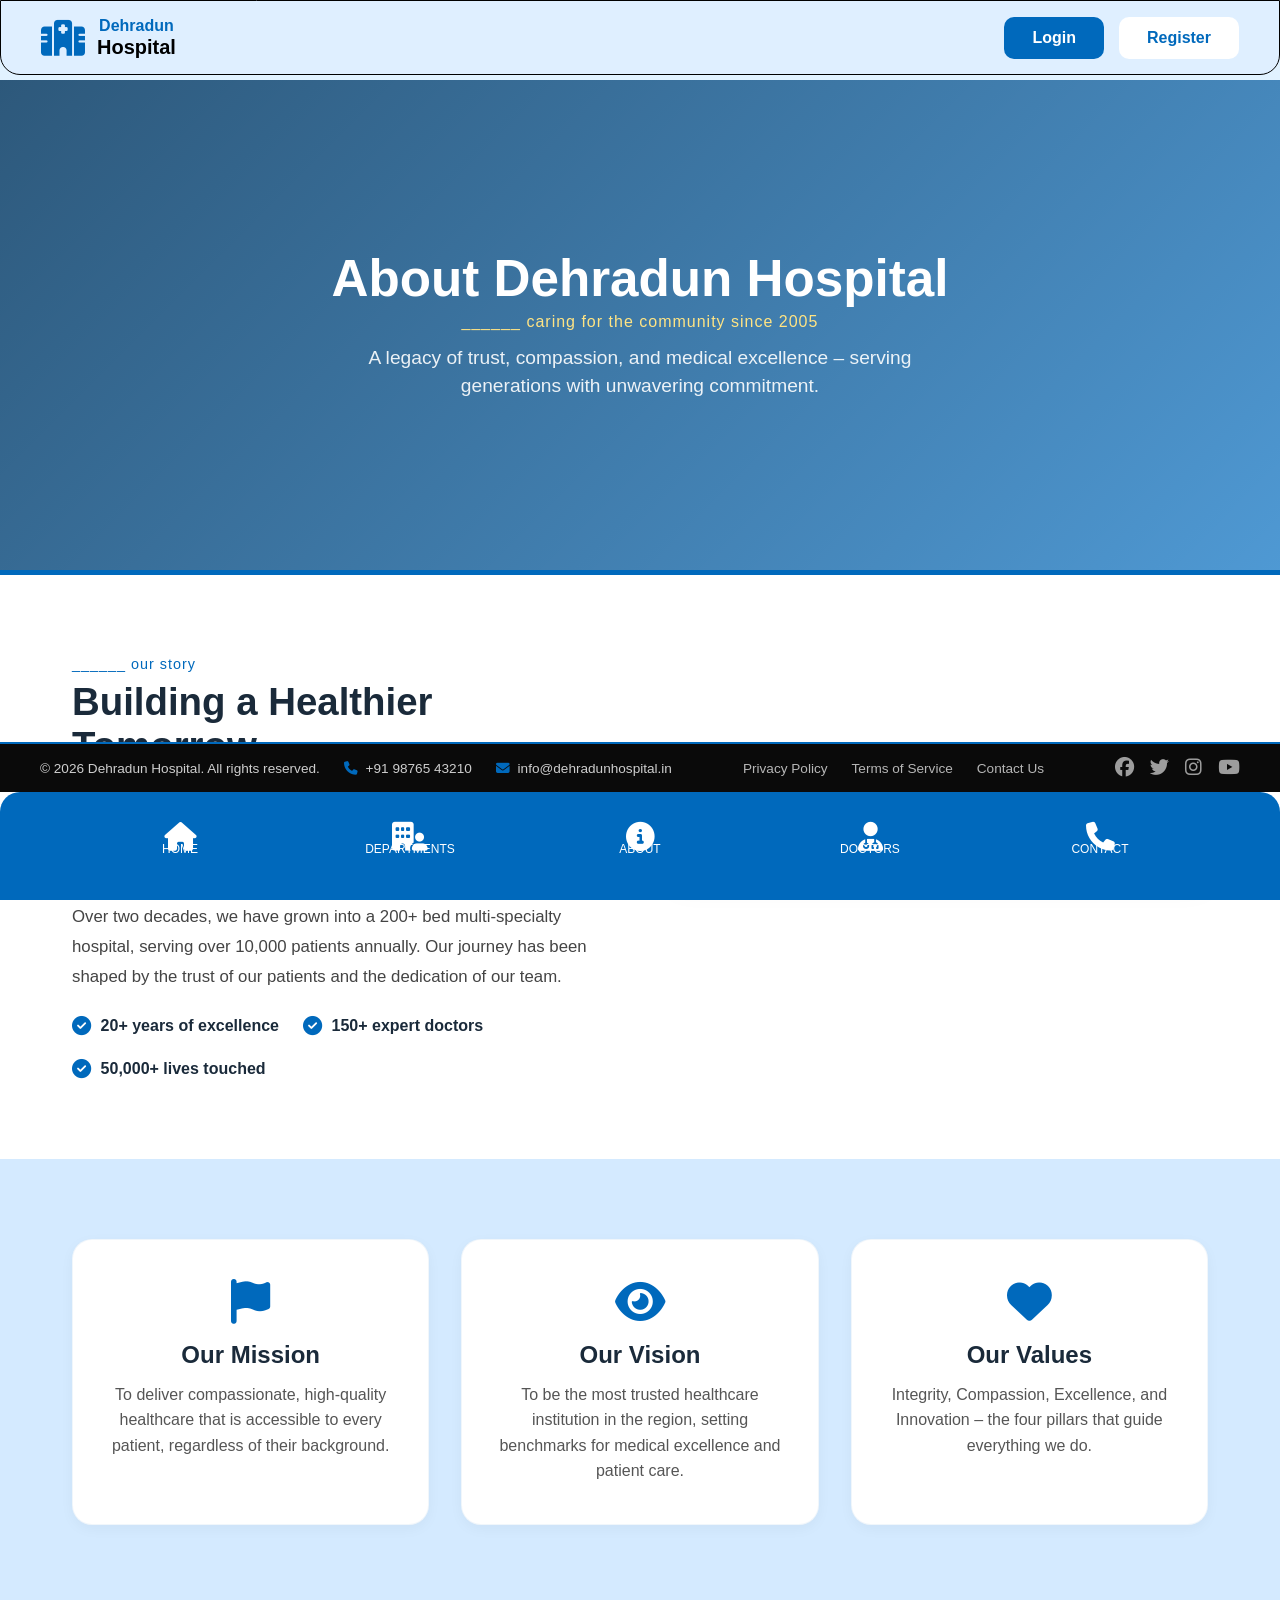
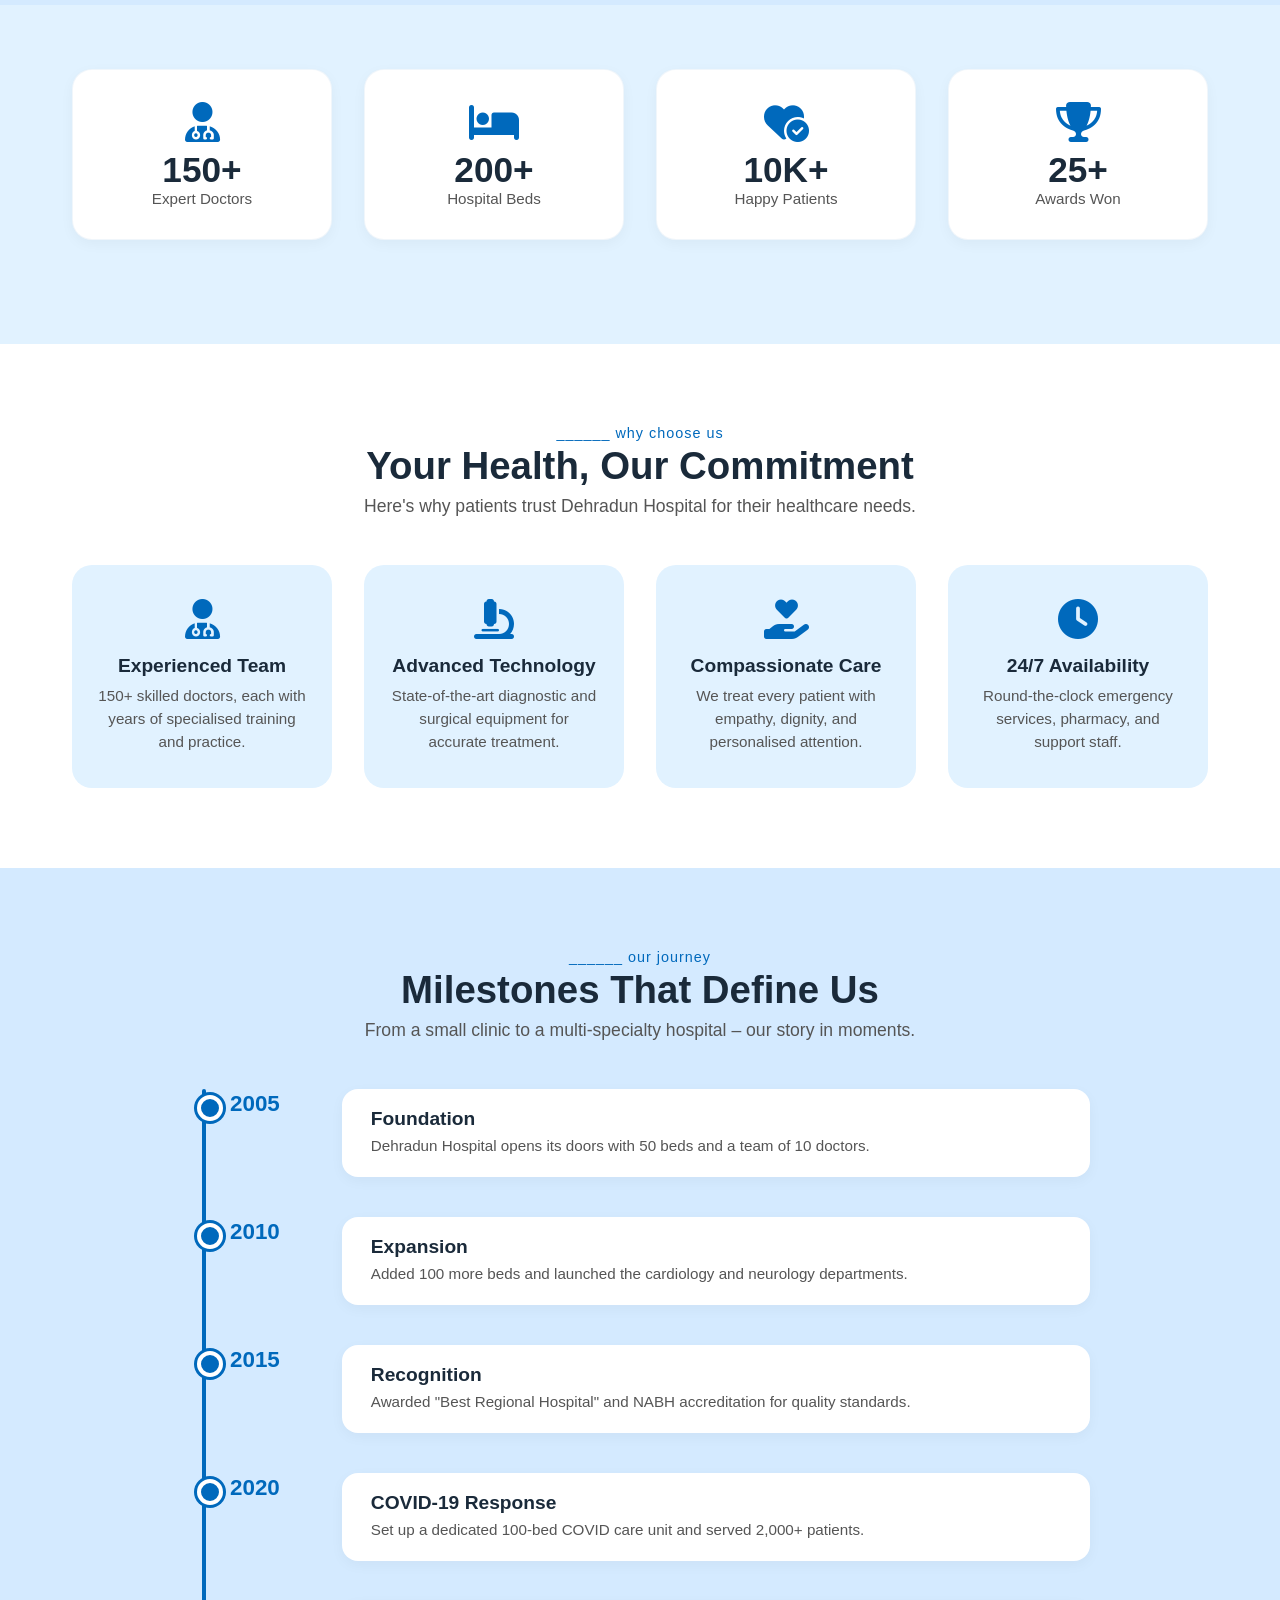
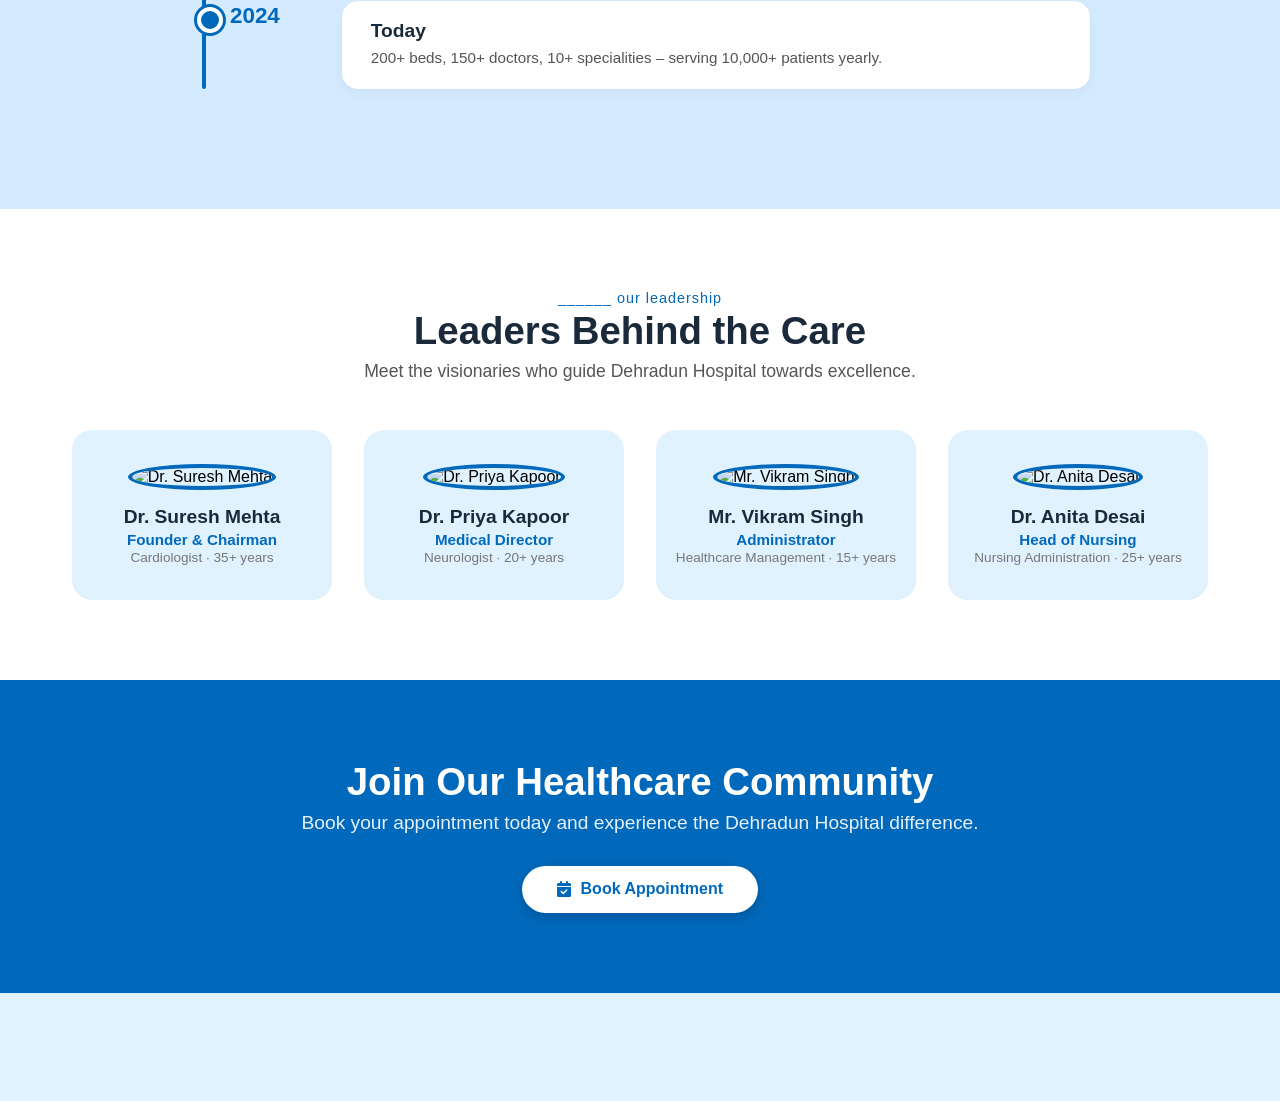
==== about.html @ 1b75d9dc "Add files via upload" ====
<!DOCTYPE html>
<html lang="en">
<head>
  <meta charset="UTF-8" />
  <meta name="viewport" content="width=device-width, initial-scale=1.0" />
  <title>Dehradun Hospital – About Us</title>
  <!-- Global Stylesheet -->
  <link rel="stylesheet" href="style.css" />
  <!-- About Page Styles -->
  <link rel="stylesheet" href="about.css" />
  <!-- Font Awesome 6 (free) -->
  <link rel="stylesheet" href="https://cdnjs.cloudflare.com/ajax/libs/font-awesome/6.5.1/css/all.min.css" />
</head>
<body>

  <!-- ==================== FIXED NAVIGATION ==================== -->
  <nav>
    <div class="logo">
      <a href="index.html">
        <i class="fa-solid fa-hospital fa-2x"></i>
        <p>Dehradun<br /><span>Hospital</span></p>
      </a>
    </div>
    <div class="login-button">
      <a href="login.html"><button class="user login">Login</button></a>
      <a href="register.html"><button class="user">Register</button></a>
    </div>
  </nav>

  <!-- ==================== ABOUT HERO ==================== -->
  <section class="about-hero">
    <div class="about-hero-overlay"></div>
    <div class="about-hero-content">
      <h1>About Dehradun Hospital</h1>
      <p>______ caring for the community since 2005</p>
      <span>A legacy of trust, compassion, and medical excellence – serving generations with unwavering commitment.</span>
    </div>
  </section>

  <!-- ==================== OUR STORY ==================== -->
  <section class="our-story">
    <div class="container">
      <div class="story-grid">
        <div class="story-text">
          <span class="story-tag">______ our story</span>
          <h2>Building a Healthier Tomorrow</h2>
          <p>
            Founded in 2005 by Dr. Suresh Mehta, Dehradun Hospital began as a small 50-bed facility with a simple mission:
            to provide quality healthcare that is accessible, affordable, and compassionate.
          </p>
          <p>
            Over two decades, we have grown into a 200+ bed multi‑specialty hospital, serving over 10,000 patients annually.
            Our journey has been shaped by the trust of our patients and the dedication of our team.
          </p>
          <div class="story-highlights">
            <div><i class="fa-solid fa-check-circle"></i> 20+ years of excellence</div>
            <div><i class="fa-solid fa-check-circle"></i> 150+ expert doctors</div>
            <div><i class="fa-solid fa-check-circle"></i> 50,000+ lives touched</div>
          </div>
        </div>
        <div class="story-image">
          <img src="https://images.unsplash.com/photo-1587351021759-3e566b6af7cc?w=600&h=500&fit=crop&crop=center" alt="Dehradun Hospital Building" />
          <div class="story-image-badge">
            <i class="fa-solid fa-award"></i>
            <span>NABH Accredited</span>
          </div>
        </div>
      </div>
    </div>
  </section>

  <!-- ==================== MISSION & VISION ==================== -->
  <section class="mission-vision">
    <div class="container">
      <div class="mv-grid">
        <div class="mv-card mission">
          <i class="fa-solid fa-flag"></i>
          <h3>Our Mission</h3>
          <p>To deliver compassionate, high‑quality healthcare that is accessible to every patient, regardless of their background.</p>
        </div>
        <div class="mv-card vision">
          <i class="fa-solid fa-eye"></i>
          <h3>Our Vision</h3>
          <p>To be the most trusted healthcare institution in the region, setting benchmarks for medical excellence and patient care.</p>
        </div>
        <div class="mv-card values">
          <i class="fa-solid fa-heart"></i>
          <h3>Our Values</h3>
          <p>Integrity, Compassion, Excellence, and Innovation – the four pillars that guide everything we do.</p>
        </div>
      </div>
    </div>
  </section>

  <!-- ==================== STATS (reused from homepage) ==================== -->
  <section class="about-stats">
    <div class="container">
      <div class="stats-grid">
        <div class="stat-box">
          <i class="fa-solid fa-user-doctor"></i>
          <h3>150+</h3>
          <p>Expert Doctors</p>
        </div>
        <div class="stat-box">
          <i class="fa-solid fa-bed"></i>
          <h3>200+</h3>
          <p>Hospital Beds</p>
        </div>
        <div class="stat-box">
          <i class="fa-solid fa-heart-circle-check"></i>
          <h3>10K+</h3>
          <p>Happy Patients</p>
        </div>
        <div class="stat-box">
          <i class="fa-solid fa-trophy"></i>
          <h3>25+</h3>
          <p>Awards Won</p>
        </div>
      </div>
    </div>
  </section>

  <!-- ==================== WHY CHOOSE US ==================== -->
  <section class="why-choose">
    <div class="container">
      <div class="section-header">
        <span>______ why choose us</span>
        <h2>Your Health, Our Commitment</h2>
        <p>Here's why patients trust Dehradun Hospital for their healthcare needs.</p>
      </div>
      <div class="choose-grid">
        <div class="choose-card">
          <i class="fa-solid fa-user-md"></i>
          <h3>Experienced Team</h3>
          <p>150+ skilled doctors, each with years of specialised training and practice.</p>
        </div>
        <div class="choose-card">
          <i class="fa-solid fa-microscope"></i>
          <h3>Advanced Technology</h3>
          <p>State-of-the-art diagnostic and surgical equipment for accurate treatment.</p>
        </div>
        <div class="choose-card">
          <i class="fa-solid fa-hand-holding-heart"></i>
          <h3>Compassionate Care</h3>
          <p>We treat every patient with empathy, dignity, and personalised attention.</p>
        </div>
        <div class="choose-card">
          <i class="fa-solid fa-clock"></i>
          <h3>24/7 Availability</h3>
          <p>Round-the-clock emergency services, pharmacy, and support staff.</p>
        </div>
      </div>
    </div>
  </section>

  <!-- ==================== OUR JOURNEY (TIMELINE) ==================== -->
  <section class="journey">
    <div class="container">
      <div class="section-header">
        <span>______ our journey</span>
        <h2>Milestones That Define Us</h2>
        <p>From a small clinic to a multi‑specialty hospital – our story in moments.</p>
      </div>
      <div class="timeline">
        <div class="timeline-item">
          <div class="timeline-year">2005</div>
          <div class="timeline-content">
            <h4>Foundation</h4>
            <p>Dehradun Hospital opens its doors with 50 beds and a team of 10 doctors.</p>
          </div>
        </div>
        <div class="timeline-item">
          <div class="timeline-year">2010</div>
          <div class="timeline-content">
            <h4>Expansion</h4>
            <p>Added 100 more beds and launched the cardiology and neurology departments.</p>
          </div>
        </div>
        <div class="timeline-item">
          <div class="timeline-year">2015</div>
          <div class="timeline-content">
            <h4>Recognition</h4>
            <p>Awarded "Best Regional Hospital" and NABH accreditation for quality standards.</p>
          </div>
        </div>
        <div class="timeline-item">
          <div class="timeline-year">2020</div>
          <div class="timeline-content">
            <h4>COVID-19 Response</h4>
            <p>Set up a dedicated 100-bed COVID care unit and served 2,000+ patients.</p>
          </div>
        </div>
        <div class="timeline-item">
          <div class="timeline-year">2024</div>
          <div class="timeline-content">
            <h4>Today</h4>
            <p>200+ beds, 150+ doctors, 10+ specialities – serving 10,000+ patients yearly.</p>
          </div>
        </div>
      </div>
    </div>
  </section>

  <!-- ==================== LEADERSHIP TEAM ==================== -->
  <section class="leadership">
    <div class="container">
      <div class="section-header">
        <span>______ our leadership</span>
        <h2>Leaders Behind the Care</h2>
        <p>Meet the visionaries who guide Dehradun Hospital towards excellence.</p>
      </div>
      <div class="leader-grid">
        <div class="leader-card">
          <img src="https://ui-avatars.com/api/?name=Dr.+Suresh+Mehta&background=0069bc&color=fff&size=120" alt="Dr. Suresh Mehta" />
          <h3>Dr. Suresh Mehta</h3>
          <p>Founder & Chairman</p>
          <span>Cardiologist · 35+ years</span>
        </div>
        <div class="leader-card">
          <img src="https://ui-avatars.com/api/?name=Dr.+Priya+Kapoor&background=0069bc&color=fff&size=120" alt="Dr. Priya Kapoor" />
          <h3>Dr. Priya Kapoor</h3>
          <p>Medical Director</p>
          <span>Neurologist · 20+ years</span>
        </div>
        <div class="leader-card">
          <img src="https://ui-avatars.com/api/?name=Mr.+Vikram+Singh&background=0069bc&color=fff&size=120" alt="Mr. Vikram Singh" />
          <h3>Mr. Vikram Singh</h3>
          <p>Administrator</p>
          <span>Healthcare Management · 15+ years</span>
        </div>
        <div class="leader-card">
          <img src="https://ui-avatars.com/api/?name=Dr.+Anita+Desai&background=0069bc&color=fff&size=120" alt="Dr. Anita Desai" />
          <h3>Dr. Anita Desai</h3>
          <p>Head of Nursing</p>
          <span>Nursing Administration · 25+ years</span>
        </div>
      </div>
    </div>
  </section>

  <!-- ==================== CTA ==================== -->
  <section class="cta-section">
    <div class="container">
      <h2>Join Our Healthcare Community</h2>
      <p>Book your appointment today and experience the Dehradun Hospital difference.</p>
      <a href="appointment.html" class="btn-primary">
        <i class="fa-solid fa-calendar-check"></i> Book Appointment
      </a>
    </div>
  </section>

  <!-- ==================== SPACER FOR FIXED FOOTER ==================== -->
  <div class="space"></div>

  <!-- ==================== FIXED FOOTER ==================== -->
  <footer>
    <a href="index.html" class="fot home">
      <i class="fa-solid fa-house fa-2xl"></i>
      <p>HOME</p>
    </a>
    <a href="departments.html" class="fot department">
      <i class="fa-solid fa-building-user fa-2xl"></i>
      <p>DEPARTMENTS</p>
    </a>
    <a href="about.html" class="fot about">
      <i class="fa-solid fa-circle-info fa-2xl"></i>
      <p>ABOUT</p>
    </a>
    <a href="doctor.html" class="fot doctors">
      <i class="fa-solid fa-user-doctor fa-2xl"></i>
      <p>DOCTORS</p>
    </a>
    <a href="contact.html" class="fot contact">
      <i class="fa-solid fa-phone fa-2xl"></i>
      <p>CONTACT</p>
    </a>
  </footer>

  <!-- ==================== BLACK COPYRIGHT BAR ==================== -->
  <div class="copyright-bar">
    <div class="copyright-content">
      <div class="copyright-text">
        <p>&copy; 2026 Dehradun Hospital. All rights reserved.</p>
        <p class="copyright-phone"><i class="fa-solid fa-phone"></i> +91 98765 43210</p>
        <p class="copyright-email"><i class="fa-solid fa-envelope"></i> info@dehradunhospital.in</p>
      </div>
      <div class="copyright-links">
        <a href="#">Privacy Policy</a>
        <a href="#">Terms of Service</a>
        <a href="contact.html">Contact Us</a>
      </div>
      <div class="copyright-social">
        <a href="#"><i class="fa-brands fa-facebook"></i></a>
        <a href="#"><i class="fa-brands fa-twitter"></i></a>
        <a href="#"><i class="fa-brands fa-instagram"></i></a>
        <a href="#"><i class="fa-brands fa-youtube"></i></a>
      </div>
    </div>
  </div>

</body>
</html>
---- style.css ----
/* ==========================================
   GLOBAL STYLES – DEHRADUN HOSPITAL
   ========================================== */

* {
  margin: 0;
  padding: 0;
  box-sizing: border-box;
  font-family: 'Arial', Helvetica, sans-serif;
}

html {
  scroll-behavior: smooth;
}

body {
  background: #e1f2ff;
  padding-top: 80px; /* space for fixed nav */
  min-height: 100vh;
  display: flex;
  flex-direction: column;
}

.container {
  max-width: 1200px;
  margin: 0 auto;
  padding: 0 2rem;
}

/* ----- TYPOGRAPHY ----- */
h1, h2, h3, h4 {
  font-weight: 700;
  color: #1a2a3a;
}

a {
  text-decoration: none;
}

/* ----- BUTTONS ----- */
.btn-primary {
  display: inline-flex;
  align-items: center;
  gap: 0.6rem;
  background: #0069bcff;
  color: #ffffff;
  padding: 0.9rem 2.2rem;
  border-radius: 50px;
  font-weight: 700;
  font-size: 1rem;
  border: none;
  cursor: pointer;
  transition: 0.25s ease;
  box-shadow: 0 4px 14px rgba(0, 105, 188, 0.3);
}

.btn-primary:hover {
  background: #00509e;
  transform: translateY(-3px);
  box-shadow: 0 8px 24px rgba(0, 105, 188, 0.4);
}

.btn-secondary {
  display: inline-flex;
  align-items: center;
  gap: 0.6rem;
  background: transparent;
  color: #ffffff;
  padding: 0.9rem 2.2rem;
  border-radius: 50px;
  font-weight: 700;
  font-size: 1rem;
  border: 2px solid #ffffff;
  cursor: pointer;
  transition: 0.25s ease;
}

.btn-secondary:hover {
  background: #ffffff;
  color: #0069bcff;
  transform: translateY(-3px);
}

/* ----- SECTION HEADER ----- */
.section-header {
  text-align: center;
  margin-bottom: 3rem;
}

.section-header span {
  font-weight: 400;
  font-size: 0.9rem;
  color: #0069bcff;
  letter-spacing: 1px;
  display: inline-block;
  margin-bottom: 0.2rem;
}

.section-header h2 {
  font-size: 2.8rem;
  color: #1a2a3a;
  margin-bottom: 0.5rem;
}

.section-header p {
  font-size: 1.1rem;
  color: #555;
  max-width: 600px;
  margin: 0 auto;
}

/* ==========================================
   FIXED NAVIGATION (REFINED – SAME LAYOUT)
   ========================================== */
nav {
  position: fixed;
  top: 0;
  left: 0;
  width: 100%;
  z-index: 1000;
  display: flex;
  justify-content: space-between;
  align-items: center;
  padding: 15px 40px;
  background: #dfefff;
  border-bottom-left-radius: 20px;
  border-bottom-right-radius: 20px;
  border: 1px solid #000;
}

.logo a {
  display: flex;
  align-items: center;
  gap: 12px;
  text-decoration: none;
}

.logo i {
  font-size: 2.2rem;
  color: #0069bcff;
}

.logo p {
  color: #0069bcff;
  font-weight: 600;
  text-align: center;
  line-height: 1.2;
  margin: 0;
}

.logo p span {
  color: #000;
  font-size: 20px;
  font-weight: 900;
}

.login-button {
  display: flex;
  gap: 15px;
}

.login-button a {
  text-decoration: none;
}

.user {
  padding: 12px 28px;
  font-weight: bold;
  border: none;
  border-radius: 10px;
  cursor: pointer;
  background: white;
  color: #0069bcff;
  font-size: 1rem;
  transition: 0.2s;
}

.user.login {
  background: #0069bcff;
  color: white;
}

.user:hover {
  border: 2px solid black;
}

/* ==========================================
   HERO SECTION
   ========================================== */
.hero {
  position: relative;
  height: 85vh;
  min-height: 500px;
  display: flex;
  align-items: center;
  justify-content: center;
  text-align: center;
  background: url('https://images.unsplash.com/photo-1519494026892-80bbd2d6fd0d?w=1920&q=80') center/cover no-repeat;
  border-bottom: 5px solid #0069bcff;
}

.hero-overlay {
  position: absolute;
  inset: 0;
  background: linear-gradient(135deg, rgba(0, 50, 90, 0.75), rgba(0, 105, 188, 0.6));
  z-index: 1;
}

.hero-content {
  position: relative;
  z-index: 2;
  max-width: 800px;
  padding: 0 2rem;
}

.hero-content h1 {
  font-size: 4.2rem;
  color: #fff;
  font-weight: 900;
  margin-bottom: 0.5rem;
  line-height: 1.1;
}

.hero-content h1 span {
  color: #ffe484;
  text-decoration: underline;
}

.hero-content p {
  font-size: 1.3rem;
  color: rgba(255, 255, 255, 0.9);
  margin-bottom: 2rem;
  line-height: 1.6;
}

.hero-buttons {
  display: flex;
  gap: 1.2rem;
  justify-content: center;
  flex-wrap: wrap;
}

/* ==========================================
   EMERGENCY + STATS SECTION (NEW)
   ========================================== */
.emergency-stats {
  padding: 4rem 0;
  background: #e1f2ff;
}

.stats-grid {
  display: grid;
  grid-template-columns: repeat(4, 1fr);
  gap: 2rem;
  margin-bottom: 2.5rem;
}

.stat-box {
  background: #ffffff;
  padding: 2rem 1rem;
  border-radius: 20px;
  text-align: center;
  box-shadow: 0 4px 14px rgba(0, 0, 0, 0.04);
  border: 1px solid rgba(0, 105, 188, 0.06);
  transition: 0.3s ease;
}

.stat-box:hover {
  transform: translateY(-5px);
  border-color: #0069bcff;
  box-shadow: 0 8px 24px rgba(0, 105, 188, 0.1);
}

.stat-box i {
  font-size: 2.5rem;
  color: #0069bcff;
  margin-bottom: 0.5rem;
}

.stat-box h3 {
  font-size: 2.2rem;
  color: #1a2a3a;
  font-weight: 900;
}

.stat-box p {
  color: #555;
  font-size: 0.95rem;
  font-weight: 500;
}

/* Emergency Red Box */
.emergency-box {
  background: #cc0000;
  background: linear-gradient(135deg, #cc0000 0%, #a00000 100%);
  border-radius: 24px;
  padding: 2rem 2.5rem;
  display: flex;
  align-items: center;
  gap: 2rem;
  flex-wrap: wrap;
  box-shadow: 0 8px 30px rgba(204, 0, 0, 0.35);
  border: 2px solid #ff4444;
}

.emergency-icon i {
  font-size: 3.5rem;
  color: #ffffff;
  animation: pulse 1.5s infinite;
}

@keyframes pulse {
  0%, 100% { transform: scale(1); }
  50% { transform: scale(1.1); }
}

.emergency-details {
  flex: 1;
  min-width: 200px;
}

.emergency-details h3 {
  font-size: 1.8rem;
  color: #ffffff;
  font-weight: 900;
  margin-bottom: 0.3rem;
}

.emergency-details p {
  color: rgba(255, 255, 255, 0.9);
  font-size: 1rem;
  margin-bottom: 0.8rem;
}

.emergency-phone {
  display: inline-flex;
  align-items: center;
  gap: 0.8rem;
  background: #ffffff;
  color: #cc0000;
  padding: 0.7rem 2rem;
  border-radius: 50px;
  font-weight: 900;
  font-size: 1.4rem;
  text-decoration: none;
  transition: 0.25s ease;
  box-shadow: 0 4px 14px rgba(0, 0, 0, 0.2);
}

.emergency-phone:hover {
  transform: scale(1.05);
  background: #ffe0e0;
}

.emergency-phone i {
  font-size: 1.2rem;
}

.emergency-badge {
  display: flex;
  align-items: center;
  gap: 0.6rem;
  background: rgba(255, 255, 255, 0.2);
  padding: 0.6rem 1.5rem;
  border-radius: 50px;
  color: #ffffff;
  font-weight: 700;
  font-size: 1rem;
  border: 2px dashed #ffffff;
}

.emergency-badge i {
  font-size: 1.8rem;
}

/* ==========================================
   GALLERY SECTION (NEW)
   ========================================== */
.gallery-section {
  padding: 5rem 0;
  background: #ffffff;
}

.gallery-grid {
  display: grid;
  grid-template-columns: repeat(3, 1fr);
  gap: 1.5rem;
}

.gallery-item {
  position: relative;
  border-radius: 16px;
  overflow: hidden;
  aspect-ratio: 4 / 3;
  cursor: pointer;
  box-shadow: 0 4px 14px rgba(0, 0, 0, 0.04);
  transition: 0.3s ease;
}

.gallery-item:hover {
  transform: scale(1.02);
  box-shadow: 0 8px 28px rgba(0, 105, 188, 0.2);
}

.gallery-item img {
  width: 100%;
  height: 100%;
  object-fit: cover;
  display: block;
  transition: 0.5s ease;
}

.gallery-item:hover img {
  transform: scale(1.08);
}

.gallery-overlay {
  position: absolute;
  inset: 0;
  background: linear-gradient(transparent 50%, rgba(0, 0, 0, 0.7));
  display: flex;
  align-items: flex-end;
  justify-content: center;
  padding: 1.5rem;
  opacity: 0;
  transition: 0.3s ease;
}

.gallery-item:hover .gallery-overlay {
  opacity: 1;
}

.gallery-overlay span {
  color: #ffffff;
  font-weight: 700;
  font-size: 1.1rem;
  text-shadow: 0 2px 8px rgba(0, 0, 0, 0.3);
  background: rgba(0, 105, 188, 0.8);
  padding: 0.4rem 1.5rem;
  border-radius: 30px;
  backdrop-filter: blur(4px);
}
/* ==========================================
   DEPARTMENTS PREVIEW
   ========================================== */
.departments-preview {
  padding: 5rem 0;
  background: #fff;
}

.dept-grid {
  display: grid;
  grid-template-columns: repeat(auto-fill, minmax(160px, 1fr));
  gap: 1.8rem;
  margin-bottom: 2.5rem;
}

.dept-item {
  background: #e1f2ff;
  padding: 1.8rem 1rem;
  border-radius: 16px;
  text-align: center;
  transition: 0.3s ease;
  border: 2px solid transparent;
}

.dept-item:hover {
  background: #d4eaff;
  border-color: #0069bcff;
  transform: translateY(-4px);
}

.dept-item i {
  font-size: 2.2rem;
  color: #0069bcff;
  margin-bottom: 0.5rem;
}

.dept-item h4 {
  font-size: 1rem;
  color: #1a2a3a;
}

.dept-cta {
  text-align: center;
}

/* ==========================================
   TESTIMONIALS (with circular avatars)
   ========================================== */
.testimonials {
  padding: 5rem 0;
  background: #d4eaff;
}

.testimonial-grid {
  display: grid;
  grid-template-columns: repeat(auto-fill, minmax(320px, 1fr));
  gap: 2rem;
}

.testimonial-card {
  background: #fff;
  padding: 1.8rem;
  border-radius: 20px;
  box-shadow: 0 4px 14px rgba(0, 0, 0, 0.04);
  display: flex;
  gap: 1.2rem;
  align-items: flex-start;
}

.patient-avatar {
  flex-shrink: 0;
}

.patient-avatar img {
  width: 60px;
  height: 60px;
  border-radius: 50%;
  border: 3px solid #0069bcff;
  object-fit: cover;
}

.testimonial-body {
  flex: 1;
}

.testimonial-body .stars {
  color: #ffc107;
  margin-bottom: 0.5rem;
  font-size: 0.9rem;
}

.testimonial-body p {
  font-style: italic;
  line-height: 1.6;
  color: #1a2a3a;
  margin-bottom: 0.5rem;
  font-size: 0.95rem;
}

.testimonial-body .patient-name {
  font-style: normal;
  font-weight: 700;
  color: #0069bcff;
}

/* ==========================================
   CTA SECTION
   ========================================== */
.cta-section {
  padding: 5rem 0;
  background: #0069bcff;
  text-align: center;
  color: #fff;
}

.cta-section h2 {
  font-size: 2.8rem;
  color: #fff;
  margin-bottom: 0.5rem;
}

.cta-section p {
  font-size: 1.2rem;
  opacity: 0.9;
  margin-bottom: 2rem;
}

.cta-section .btn-primary {
  background: #fff;
  color: #0069bcff;
  box-shadow: 0 4px 14px rgba(0, 0, 0, 0.2);
}

.cta-section .btn-primary:hover {
  background: #f0f8ff;
  transform: translateY(-3px);
}

/* ==========================================
   SPACER FOR FIXED FOOTER
   ========================================== */
.space {
  height: 12vh;
  width: 100%;
  flex-shrink: 0;
}

/* ==========================================
   FIXED FOOTER (REFINED – SAME LAYOUT, NOW LINKED)
   ========================================== */
footer {
  position: fixed;
  bottom: 0;
  left: 0;
  width: 100%;
  z-index: 1000;
  height: 12%;
  background-color: #0069bcff;
  display: flex;
  justify-content: space-evenly;
  align-items: center;
  padding: 5px 10px;
  border-top-left-radius: 20px;
  border-top-right-radius: 20px;
}

.fot {
  width: 20%;
  max-width: 120px;
  height: 95%;
  border-radius: 10px;
  text-align: center;
  color: white;
  padding: 10px 10px;
  display: flex;
  flex-direction: column;
  align-items: center;
  justify-content: center;
  transition: 0.2s;
  text-decoration: none;
}

.fot:hover {
  border: 2px solid black;
}

.fot i {
  font-size: 1.8rem;
  color: #fff;
}

.fot p {
  font-size: 12px;
  margin-top: 6%;
  font-weight: 500;
}

/* ==========================================
   BLACK COPYRIGHT BAR (BOTTOM)
   ========================================== */
.copyright-bar {
  position: fixed;
  bottom: 12%;
  left: 0;
  width: 100%;
  background: #0a0a0a;
  color: rgba(255, 255, 255, 0.8);
  padding: 0.8rem 2rem;
  z-index: 999;
  border-top: 2px solid #0069bcff;
}

.copyright-content {
  max-width: 1200px;
  margin: 0 auto;
  display: flex;
  justify-content: space-between;
  align-items: center;
  flex-wrap: wrap;
  gap: 0.8rem 2rem;
}

.copyright-text {
  display: flex;
  align-items: center;
  gap: 1.5rem;
  flex-wrap: wrap;
  font-size: 0.85rem;
}

.copyright-text p {
  margin: 0;
}

.copyright-text i {
  margin-right: 4px;
  color: #0069bcff;
}

.copyright-links {
  display: flex;
  gap: 1.5rem;
  flex-wrap: wrap;
}

.copyright-links a {
  color: rgba(255, 255, 255, 0.7);
  font-size: 0.85rem;
  transition: 0.2s;
}

.copyright-links a:hover {
  color: #fff;
  text-decoration: underline;
}

.copyright-social {
  display: flex;
  gap: 1rem;
}

.copyright-social a {
  color: rgba(255, 255, 255, 0.6);
  font-size: 1.2rem;
  transition: 0.2s;
}

.copyright-social a:hover {
  color: #fff;
  transform: scale(1.1);
}

/* ==========================================
   LAPTOP RESPONSIVE FINE-TUNING
   ========================================== */

@media screen and (max-width: 1366px) {
  .hero-content h1 { font-size: 3.5rem; }
  .section-header h2 { font-size: 2.4rem; }
  .cta-section h2 { font-size: 2.4rem; }
}

@media screen and (max-width: 1200px) {
  .hero-content h1 { font-size: 3rem; }
  .hero { height: 75vh; }
  .services-grid { grid-template-columns: repeat(auto-fill, minmax(240px, 1fr)); }
  .testimonial-grid { grid-template-columns: repeat(auto-fill, minmax(280px, 1fr)); }
}

@media screen and (max-width: 1024px) {
  nav { padding: 12px 24px; }
  .user { padding: 10px 20px; font-size: 0.85rem; }
  .hero-content h1 { font-size: 2.6rem; }
  .hero-content p { font-size: 1.1rem; }
  .hero { height: 70vh; min-height: 400px; }
  .services-grid { grid-template-columns: repeat(auto-fill, minmax(220px, 1fr)); gap: 1.5rem; }
  .dept-grid { grid-template-columns: repeat(auto-fill, minmax(130px, 1fr)); gap: 1.2rem; }
  .testimonial-grid { grid-template-columns: 1fr; max-width: 500px; margin: 0 auto; }
  .testimonial-card { flex-direction: column; align-items: center; text-align: center; }
  .section-header h2 { font-size: 2rem; }
  .cta-section h2 { font-size: 2rem; }
  .copyright-content { flex-direction: column; text-align: center; gap: 0.5rem; }
  .copyright-text { justify-content: center; }
  .copyright-links { justify-content: center; }
}

@media screen and (max-width: 900px) {
  .hero-content h1 { font-size: 2.2rem; }
  .hero-content p { font-size: 1rem; }
  .btn-primary, .btn-secondary { padding: 0.7rem 1.6rem; font-size: 0.9rem; }
  .services-grid { grid-template-columns: 1fr 1fr; }
  .fot p { font-size: 10px; }
  .fot i { font-size: 1.4rem; }
  .copyright-bar { padding: 0.5rem 1rem; }
  .copyright-text { font-size: 0.75rem; gap: 0.8rem; }
}
---- about.css ----
/* ==========================================
   ABOUT PAGE – SPECIFIC STYLES
   ========================================== */

/* ----- ABOUT HERO ----- */
.about-hero {
  position: relative;
  height: 55vh;
  min-height: 350px;
  display: flex;
  align-items: center;
  justify-content: center;
  text-align: center;
  background: url('https://images.unsplash.com/photo-1587351021759-3e566b6af7cc?w=1920&q=80') center/cover no-repeat;
  border-bottom: 5px solid #0069bcff;
}

.about-hero-overlay {
  position: absolute;
  inset: 0;
  background: linear-gradient(135deg, rgba(0, 50, 90, 0.8), rgba(0, 105, 188, 0.65));
  z-index: 1;
}

.about-hero-content {
  position: relative;
  z-index: 2;
  max-width: 800px;
  padding: 0 2rem;
}

.about-hero-content h1 {
  font-size: 3.8rem;
  color: #ffffff;
  font-weight: 900;
  margin-bottom: 0.3rem;
}

.about-hero-content p {
  color: #ffe484;
  font-weight: 400;
  font-size: 1rem;
  letter-spacing: 1px;
  margin-bottom: 0.8rem;
}

.about-hero-content span {
  font-size: 1.2rem;
  color: rgba(255, 255, 255, 0.9);
  display: inline-block;
  max-width: 600px;
  line-height: 1.5;
}

/* ----- OUR STORY ----- */
.our-story {
  padding: 5rem 0;
  background: #ffffff;
}

.story-grid {
  display: flex;
  gap: 4rem;
  align-items: center;
}

.story-text {
  flex: 1;
}

.story-tag {
  font-weight: 400;
  font-size: 0.9rem;
  color: #0069bcff;
  letter-spacing: 1px;
  display: inline-block;
  margin-bottom: 0.5rem;
}

.story-text h2 {
  font-size: 2.8rem;
  color: #1a2a3a;
  margin-bottom: 1.5rem;
}

.story-text p {
  font-size: 1.05rem;
  color: #444;
  line-height: 1.8;
  margin-bottom: 1.2rem;
}

.story-highlights {
  display: flex;
  flex-wrap: wrap;
  gap: 1.5rem;
  margin-top: 1.5rem;
}

.story-highlights div {
  display: flex;
  align-items: center;
  gap: 0.6rem;
  font-weight: 600;
  color: #1a2a3a;
}

.story-highlights i {
  color: #0069bcff;
  font-size: 1.2rem;
}

.story-image {
  flex: 1;
  position: relative;
  border-radius: 20px;
  overflow: hidden;
  box-shadow: 0 8px 30px rgba(0, 0, 0, 0.08);
}

.story-image img {
  width: 100%;
  height: 100%;
  max-height: 450px;
  object-fit: cover;
  display: block;
}

.story-image-badge {
  position: absolute;
  bottom: 20px;
  right: 20px;
  background: #0069bcff;
  color: #ffffff;
  padding: 0.6rem 1.5rem;
  border-radius: 50px;
  display: flex;
  align-items: center;
  gap: 0.6rem;
  font-weight: 700;
  font-size: 0.9rem;
  box-shadow: 0 4px 14px rgba(0, 105, 188, 0.3);
}

/* ----- MISSION & VISION ----- */
.mission-vision {
  padding: 5rem 0;
  background: #d4eaff;
}

.mv-grid {
  display: grid;
  grid-template-columns: repeat(3, 1fr);
  gap: 2rem;
}

.mv-card {
  background: #ffffff;
  padding: 2.5rem 2rem;
  border-radius: 20px;
  text-align: center;
  box-shadow: 0 4px 14px rgba(0, 0, 0, 0.04);
  border: 1px solid rgba(0, 105, 188, 0.06);
  transition: 0.3s ease;
}

.mv-card:hover {
  transform: translateY(-6px);
  border-color: #0069bcff;
  box-shadow: 0 12px 32px rgba(0, 105, 188, 0.1);
}

.mv-card i {
  font-size: 2.8rem;
  color: #0069bcff;
  margin-bottom: 1rem;
}

.mv-card h3 {
  font-size: 1.5rem;
  margin-bottom: 0.8rem;
  color: #1a2a3a;
}

.mv-card p {
  color: #555;
  font-size: 1rem;
  line-height: 1.6;
}

/* ----- ABOUT STATS (reused) ----- */
.about-stats {
  padding: 4rem 0;
  background: #e1f2ff;
}

.about-stats .stats-grid {
  display: grid;
  grid-template-columns: repeat(4, 1fr);
  gap: 2rem;
}

/* ----- WHY CHOOSE US ----- */
.why-choose {
  padding: 5rem 0;
  background: #ffffff;
}

.choose-grid {
  display: grid;
  grid-template-columns: repeat(4, 1fr);
  gap: 2rem;
}

.choose-card {
  background: #e1f2ff;
  padding: 2rem 1.5rem;
  border-radius: 20px;
  text-align: center;
  transition: 0.3s ease;
  border: 2px solid transparent;
}

.choose-card:hover {
  background: #ffffff;
  border-color: #0069bcff;
  box-shadow: 0 8px 24px rgba(0, 105, 188, 0.08);
  transform: translateY(-4px);
}

.choose-card i {
  font-size: 2.5rem;
  color: #0069bcff;
  margin-bottom: 1rem;
}

.choose-card h3 {
  font-size: 1.2rem;
  margin-bottom: 0.5rem;
  color: #1a2a3a;
}

.choose-card p {
  color: #555;
  font-size: 0.95rem;
  line-height: 1.5;
}

/* ----- JOURNEY / TIMELINE ----- */
.journey {
  padding: 5rem 0;
  background: #d4eaff;
}

.timeline {
  position: relative;
  max-width: 900px;
  margin: 0 auto;
  padding-left: 2.5rem;
}

.timeline::before {
  content: '';
  position: absolute;
  left: 12px;
  top: 0;
  bottom: 0;
  width: 4px;
  background: #0069bcff;
  border-radius: 10px;
}

.timeline-item {
  display: flex;
  gap: 2rem;
  margin-bottom: 2.5rem;
  position: relative;
}

.timeline-item::before {
  content: '';
  position: absolute;
  left: -33px;
  top: 6px;
  width: 18px;
  height: 18px;
  background: #0069bcff;
  border-radius: 50%;
  border: 4px solid #ffffff;
  box-shadow: 0 0 0 3px #0069bcff;
}

.timeline-year {
  min-width: 80px;
  font-weight: 900;
  font-size: 1.4rem;
  color: #0069bcff;
  padding-top: 2px;
}

.timeline-content {
  background: #ffffff;
  padding: 1.2rem 1.8rem;
  border-radius: 16px;
  flex: 1;
  box-shadow: 0 4px 14px rgba(0, 0, 0, 0.04);
}

.timeline-content h4 {
  font-size: 1.2rem;
  color: #1a2a3a;
  margin-bottom: 0.3rem;
}

.timeline-content p {
  color: #555;
  font-size: 0.95rem;
  line-height: 1.5;
  margin: 0;
}

/* ----- LEADERSHIP TEAM ----- */
.leadership {
  padding: 5rem 0;
  background: #ffffff;
}

.leader-grid {
  display: grid;
  grid-template-columns: repeat(4, 1fr);
  gap: 2rem;
}

.leader-card {
  text-align: center;
  background: #e1f2ff;
  padding: 2rem 1rem;
  border-radius: 20px;
  transition: 0.3s ease;
  border: 2px solid transparent;
}

.leader-card:hover {
  border-color: #0069bcff;
  background: #ffffff;
  box-shadow: 0 8px 28px rgba(0, 105, 188, 0.08);
  transform: translateY(-4px);
}

.leader-card img {
  width: 100px;
  height: 100px;
  border-radius: 50%;
  border: 4px solid #0069bcff;
  margin-bottom: 1rem;
  object-fit: cover;
}

.leader-card h3 {
  font-size: 1.2rem;
  color: #1a2a3a;
  margin-bottom: 0.2rem;
}

.leader-card p {
  color: #0069bcff;
  font-weight: 600;
  font-size: 0.95rem;
}

.leader-card span {
  color: #777;
  font-size: 0.85rem;
}

/* ==========================================
   LAPTOP RESPONSIVE FINE-TUNING
   ========================================== */

@media screen and (max-width: 1366px) {
  .about-hero-content h1 { font-size: 3.2rem; }
  .story-text h2 { font-size: 2.4rem; }
}

@media screen and (max-width: 1200px) {
  .mv-grid { grid-template-columns: repeat(3, 1fr); }
  .choose-grid { grid-template-columns: repeat(2, 1fr); }
  .leader-grid { grid-template-columns: repeat(2, 1fr); }
}

@media screen and (max-width: 1024px) {
  .about-hero { height: 45vh; min-height: 300px; }
  .about-hero-content h1 { font-size: 2.6rem; }
  .story-grid { flex-direction: column; gap: 2rem; }
  .story-image { width: 100%; }
  .story-image img { max-height: 300px; }
  .mv-grid { grid-template-columns: 1fr; max-width: 450px; margin: 0 auto; }
  .choose-grid { grid-template-columns: 1fr 1fr; }
  .leader-grid { grid-template-columns: 1fr 1fr; }
  .timeline { padding-left: 1.5rem; }
  .timeline-year { min-width: 60px; font-size: 1.1rem; }
}

@media screen and (max-width: 768px) {
  .about-stats .stats-grid { grid-template-columns: 1fr 1fr; }
  .choose-grid { grid-template-columns: 1fr; max-width: 400px; margin: 0 auto; }
  .leader-grid { grid-template-columns: 1fr; max-width: 350px; margin: 0 auto; }
  .timeline-item { flex-direction: column; gap: 0.5rem; padding-left: 0.5rem; }
  .timeline-item::before { left: -20px; }
}
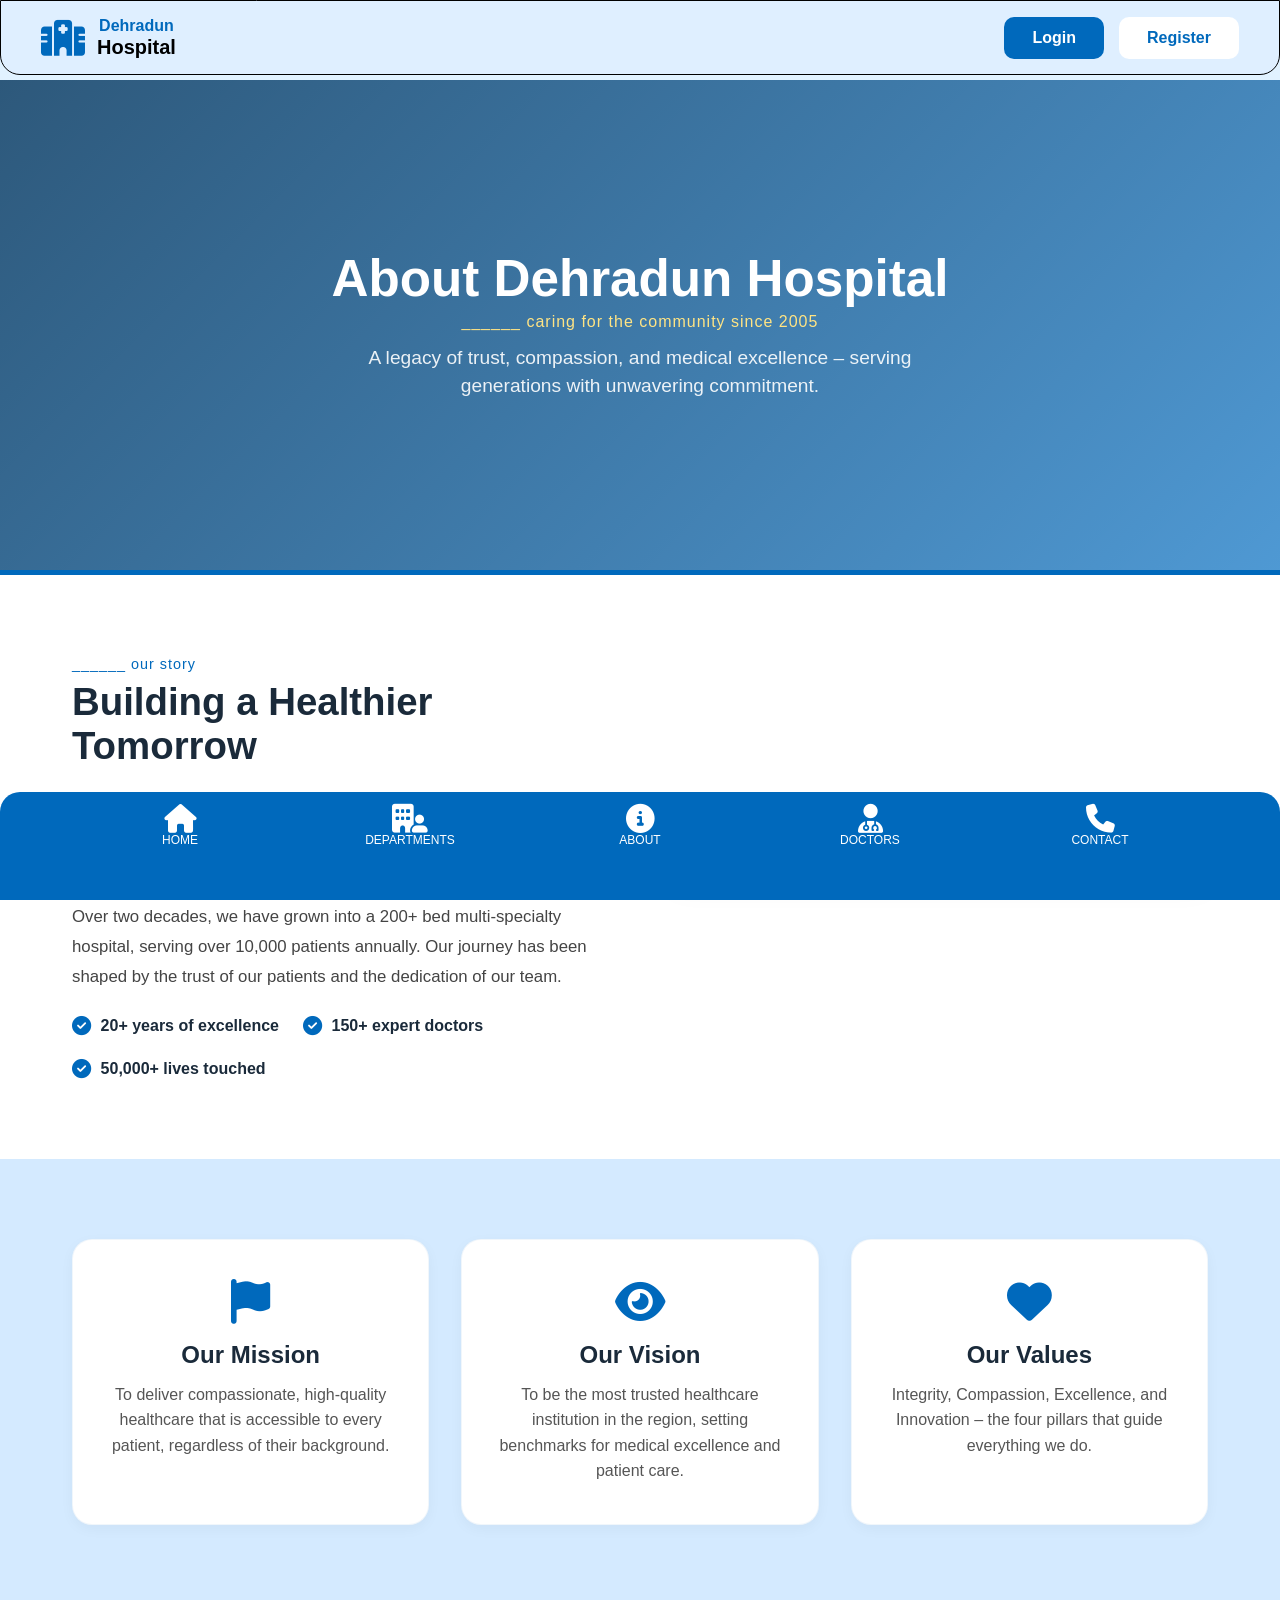
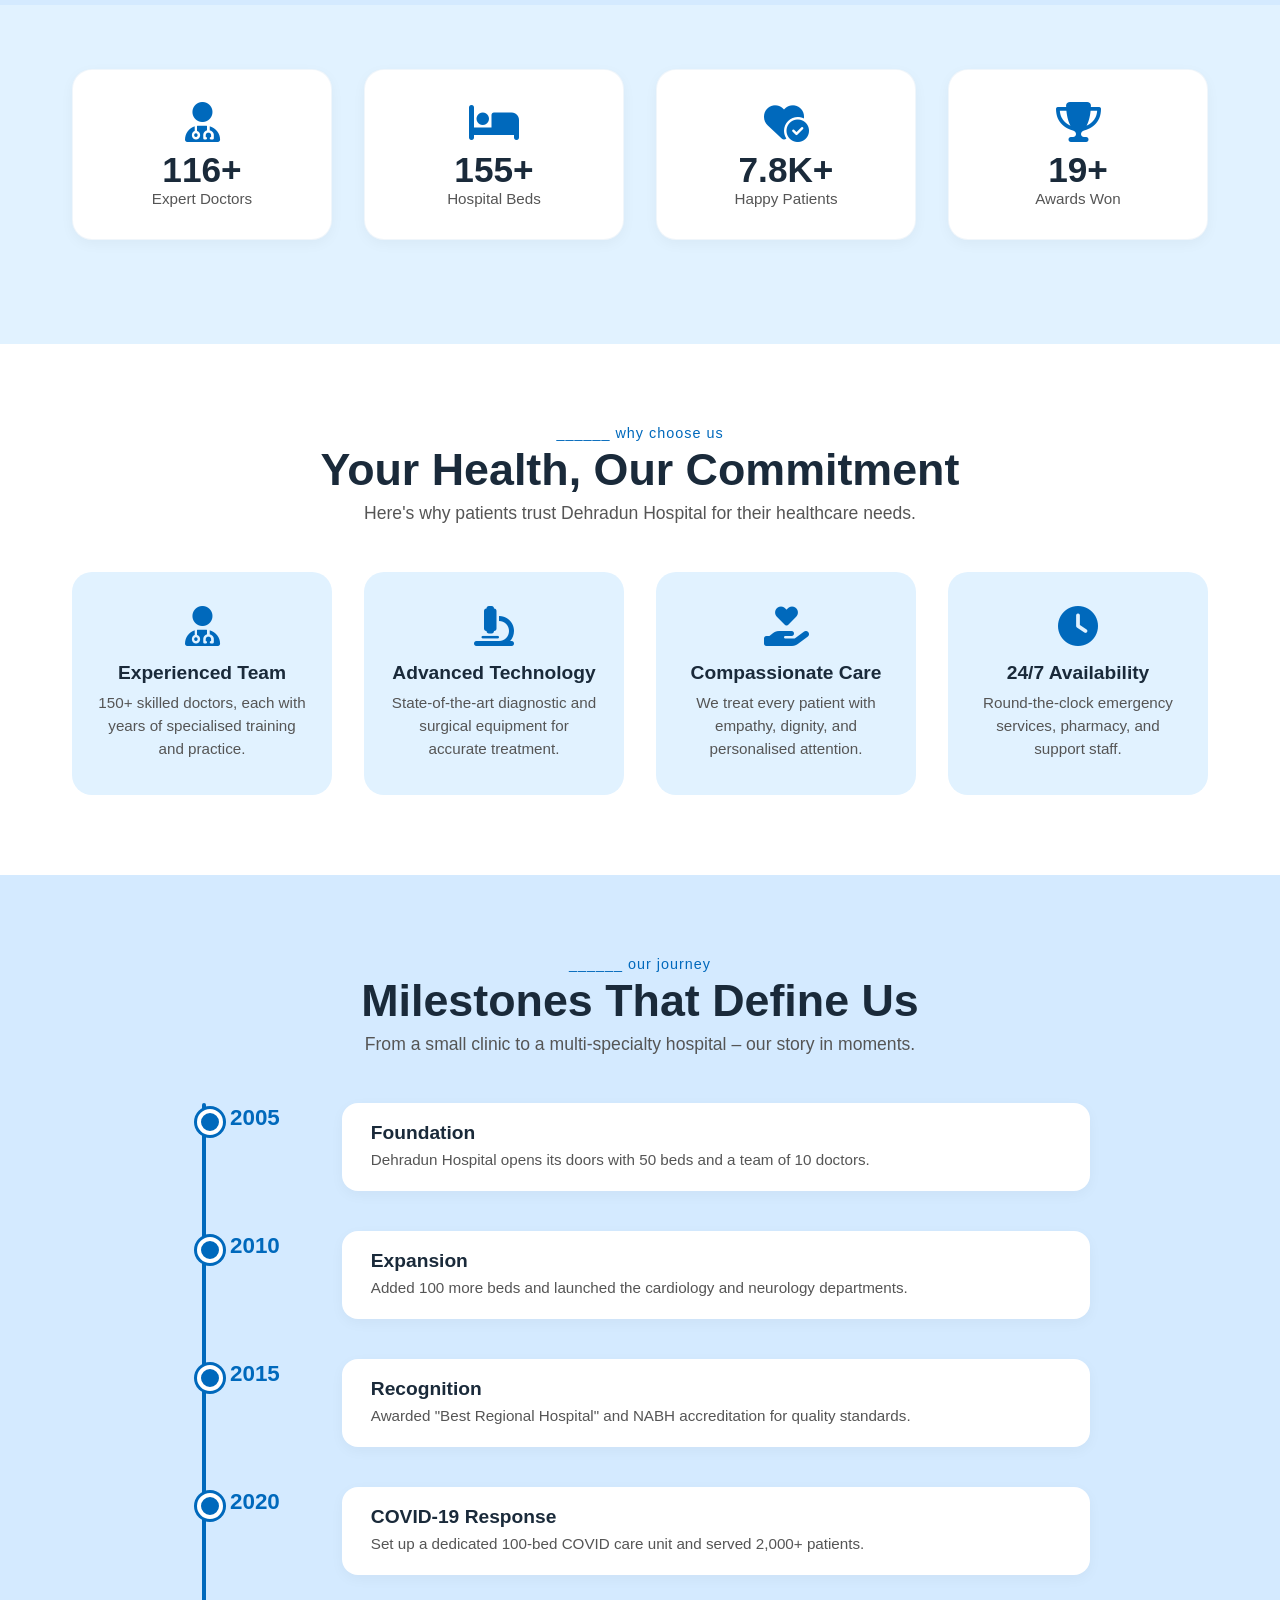
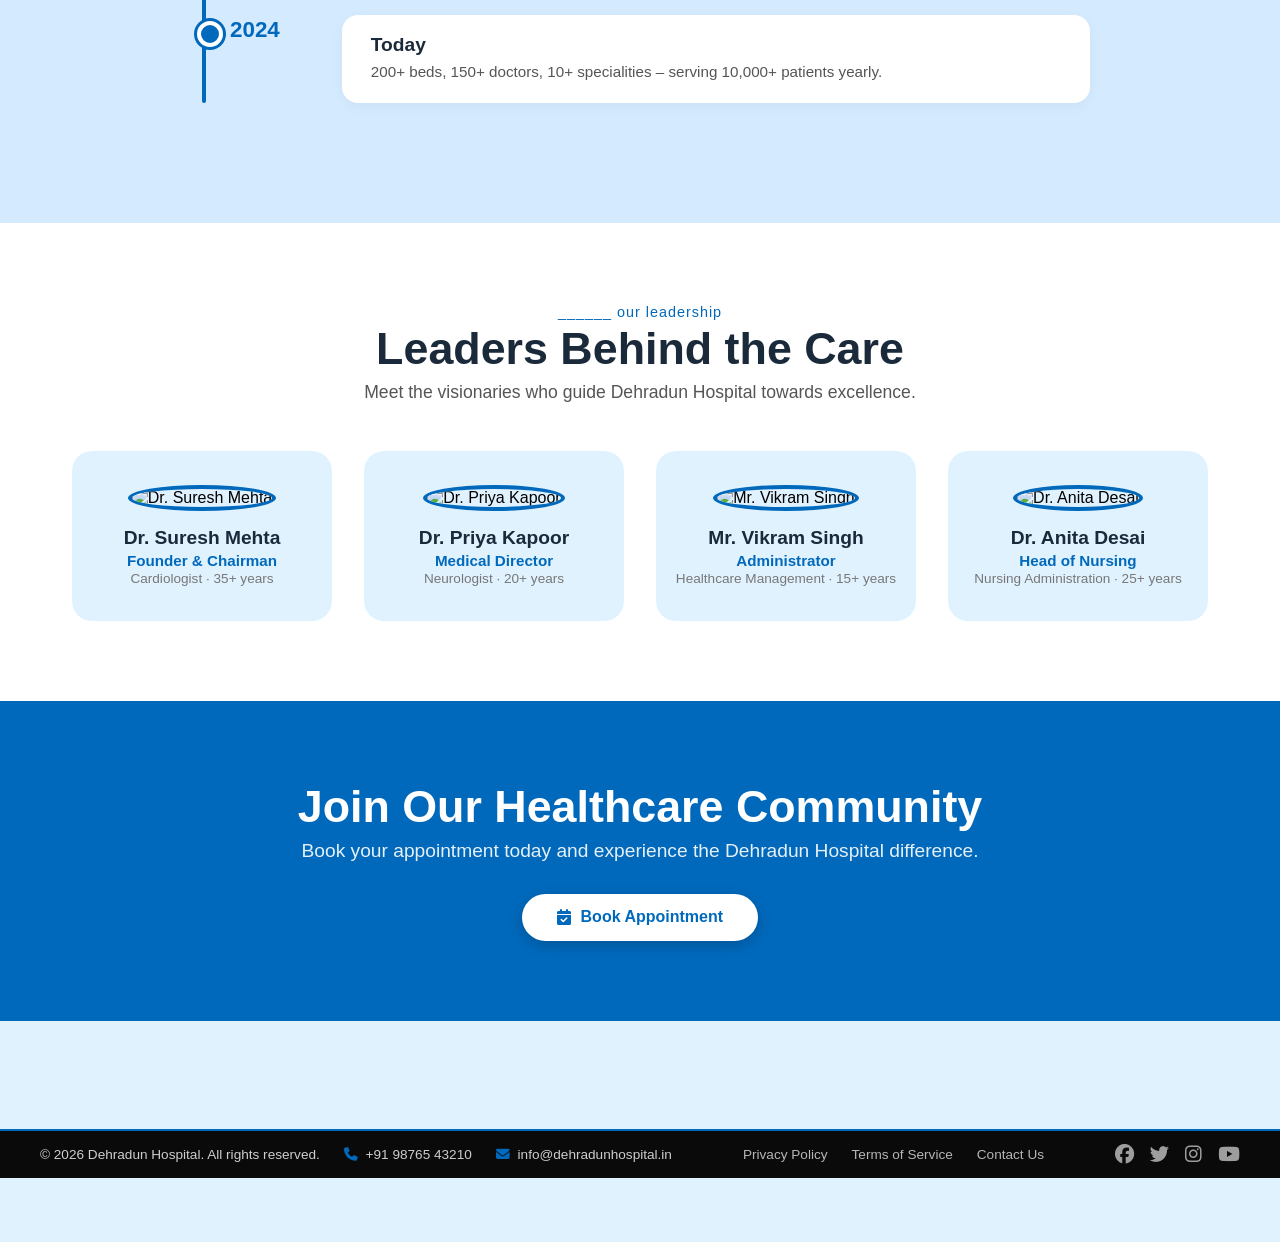
==== commit fb3ec812: "Add script tag for external JavaScript file" ====
--- a/about.html
+++ b/about.html
@@ -297,6 +297,6 @@
       </div>
     </div>
   </div>
-
+<script src="script.js"></script>
 </body>
-</html>+</html>
--- a/style.css
+++ b/style.css
@@ -1,6 +1,4 @@
-/* ==========================================
-   GLOBAL STYLES – DEHRADUN HOSPITAL
-   ========================================== */
+/* GLOBAL STYLES – DEHRADUN HOSPITAL*/
 
 * {
   margin: 0;
@@ -27,7 +25,7 @@
   padding: 0 2rem;
 }
 
-/* ----- TYPOGRAPHY ----- */
+/*TYPOGRAPHY */
 h1, h2, h3, h4 {
   font-weight: 700;
   color: #1a2a3a;
@@ -65,18 +63,18 @@
   align-items: center;
   gap: 0.6rem;
   background: transparent;
-  color: #ffffff;
+  color:black;
   padding: 0.9rem 2.2rem;
   border-radius: 50px;
   font-weight: 700;
   font-size: 1rem;
-  border: 2px solid #ffffff;
+  border: 2px solid black;
   cursor: pointer;
   transition: 0.25s ease;
 }
 
 .btn-secondary:hover {
-  background: #ffffff;
+  background:white;
   color: #0069bcff;
   transform: translateY(-3px);
 }
@@ -109,11 +107,9 @@
   margin: 0 auto;
 }
 
-/* ==========================================
-   FIXED NAVIGATION (REFINED – SAME LAYOUT)
-   ========================================== */
+/*FIXED NAVIGATION (REFINED – SAME LAYOUT)*/
 nav {
-  position: fixed;
+  position:fixed;
   top: 0;
   left: 0;
   width: 100%;
@@ -184,26 +180,15 @@
   border: 2px solid black;
 }
 
-/* ==========================================
-   HERO SECTION
-   ========================================== */
+/* HERO SECTION*/
 .hero {
-  position: relative;
   height: 85vh;
   min-height: 500px;
   display: flex;
-  align-items: center;
-  justify-content: center;
-  text-align: center;
-  background: url('https://images.unsplash.com/photo-1519494026892-80bbd2d6fd0d?w=1920&q=80') center/cover no-repeat;
-  border-bottom: 5px solid #0069bcff;
-}
-
-.hero-overlay {
-  position: absolute;
-  inset: 0;
-  background: linear-gradient(135deg, rgba(0, 50, 90, 0.75), rgba(0, 105, 188, 0.6));
-  z-index: 1;
+  align-items:center;
+  justify-content: cente;
+  text-align: center;
+  background: url('accets/hero.webp') center/cover no-repeat;
 }
 
 .hero-content {
@@ -214,21 +199,25 @@
 }
 
 .hero-content h1 {
+  text-align:start;
   font-size: 4.2rem;
-  color: #fff;
+  color:black;
   font-weight: 900;
   margin-bottom: 0.5rem;
   line-height: 1.1;
 }
 
 .hero-content h1 span {
-  color: #ffe484;
+  color:#0069bcff;
   text-decoration: underline;
 }
 
 .hero-content p {
+  max-width:650px;
+  font-weight:600;
+  text-align:start;
   font-size: 1.3rem;
-  color: rgba(255, 255, 255, 0.9);
+  color:#0069bcff;
   margin-bottom: 2rem;
   line-height: 1.6;
 }
@@ -236,16 +225,13 @@
 .hero-buttons {
   display: flex;
   gap: 1.2rem;
-  justify-content: center;
   flex-wrap: wrap;
 }
 
-/* ==========================================
-   EMERGENCY + STATS SECTION (NEW)
-   ========================================== */
+/*EMERGENCY + STATS SECTION */
 .emergency-stats {
   padding: 4rem 0;
-  background: #e1f2ff;
+  background:#e1f2ff;
 }
 
 .stats-grid {
@@ -289,7 +275,7 @@
   font-weight: 500;
 }
 
-/* Emergency Red Box */
+/* Emergency */
 .emergency-box {
   background: #cc0000;
   background: linear-gradient(135deg, #cc0000 0%, #a00000 100%);
@@ -373,9 +359,7 @@
   font-size: 1.8rem;
 }
 
-/* ==========================================
-   GALLERY SECTION (NEW)
-   ========================================== */
+/*GALLERY SECTION (NEW)*/
 .gallery-section {
   padding: 5rem 0;
   background: #ffffff;
@@ -440,9 +424,7 @@
   border-radius: 30px;
   backdrop-filter: blur(4px);
 }
-/* ==========================================
-   DEPARTMENTS PREVIEW
-   ========================================== */
+/* DEPARTMENTS PREVIEW */
 .departments-preview {
   padding: 5rem 0;
   background: #fff;
@@ -485,9 +467,7 @@
   text-align: center;
 }
 
-/* ==========================================
-   TESTIMONIALS (with circular avatars)
-   ========================================== */
+/* TESTIMONIALS (with circular avatars) */
 .testimonials {
   padding: 5rem 0;
   background: #d4eaff;
@@ -545,9 +525,7 @@
   color: #0069bcff;
 }
 
-/* ==========================================
-   CTA SECTION
-   ========================================== */
+/*CTA SECTIO */
 .cta-section {
   padding: 5rem 0;
   background: #0069bcff;
@@ -578,9 +556,7 @@
   transform: translateY(-3px);
 }
 
-/* ==========================================
-   SPACER FOR FIXED FOOTER
-   ========================================== */
+/*SPACER FOR FIXED FOOTER */
 .space {
   height: 12vh;
   width: 100%;
@@ -614,8 +590,6 @@
   text-align: center;
   color: white;
   padding: 10px 10px;
-  display: flex;
-  flex-direction: column;
   align-items: center;
   justify-content: center;
   transition: 0.2s;
@@ -637,18 +611,15 @@
   font-weight: 500;
 }
 
-/* ==========================================
-   BLACK COPYRIGHT BAR (BOTTOM)
-   ========================================== */
+/*  BLACK COPYRIGHT BAR (BOTTOM) */
 .copyright-bar {
-  position: fixed;
+  margin-bottom:5%;
   bottom: 12%;
   left: 0;
   width: 100%;
   background: #0a0a0a;
   color: rgba(255, 255, 255, 0.8);
   padding: 0.8rem 2rem;
-  z-index: 999;
   border-top: 2px solid #0069bcff;
 }
 
@@ -711,48 +682,3 @@
   color: #fff;
   transform: scale(1.1);
 }
-
-/* ==========================================
-   LAPTOP RESPONSIVE FINE-TUNING
-   ========================================== */
-
-@media screen and (max-width: 1366px) {
-  .hero-content h1 { font-size: 3.5rem; }
-  .section-header h2 { font-size: 2.4rem; }
-  .cta-section h2 { font-size: 2.4rem; }
-}
-
-@media screen and (max-width: 1200px) {
-  .hero-content h1 { font-size: 3rem; }
-  .hero { height: 75vh; }
-  .services-grid { grid-template-columns: repeat(auto-fill, minmax(240px, 1fr)); }
-  .testimonial-grid { grid-template-columns: repeat(auto-fill, minmax(280px, 1fr)); }
-}
-
-@media screen and (max-width: 1024px) {
-  nav { padding: 12px 24px; }
-  .user { padding: 10px 20px; font-size: 0.85rem; }
-  .hero-content h1 { font-size: 2.6rem; }
-  .hero-content p { font-size: 1.1rem; }
-  .hero { height: 70vh; min-height: 400px; }
-  .services-grid { grid-template-columns: repeat(auto-fill, minmax(220px, 1fr)); gap: 1.5rem; }
-  .dept-grid { grid-template-columns: repeat(auto-fill, minmax(130px, 1fr)); gap: 1.2rem; }
-  .testimonial-grid { grid-template-columns: 1fr; max-width: 500px; margin: 0 auto; }
-  .testimonial-card { flex-direction: column; align-items: center; text-align: center; }
-  .section-header h2 { font-size: 2rem; }
-  .cta-section h2 { font-size: 2rem; }
-  .copyright-content { flex-direction: column; text-align: center; gap: 0.5rem; }
-  .copyright-text { justify-content: center; }
-  .copyright-links { justify-content: center; }
-}
-
-@media screen and (max-width: 900px) {
-  .hero-content h1 { font-size: 2.2rem; }
-  .hero-content p { font-size: 1rem; }
-  .btn-primary, .btn-secondary { padding: 0.7rem 1.6rem; font-size: 0.9rem; }
-  .services-grid { grid-template-columns: 1fr 1fr; }
-  .fot p { font-size: 10px; }
-  .fot i { font-size: 1.4rem; }
-  .copyright-bar { padding: 0.5rem 1rem; }
-  .copyright-text { font-size: 0.75rem; gap: 0.8rem; }
-}
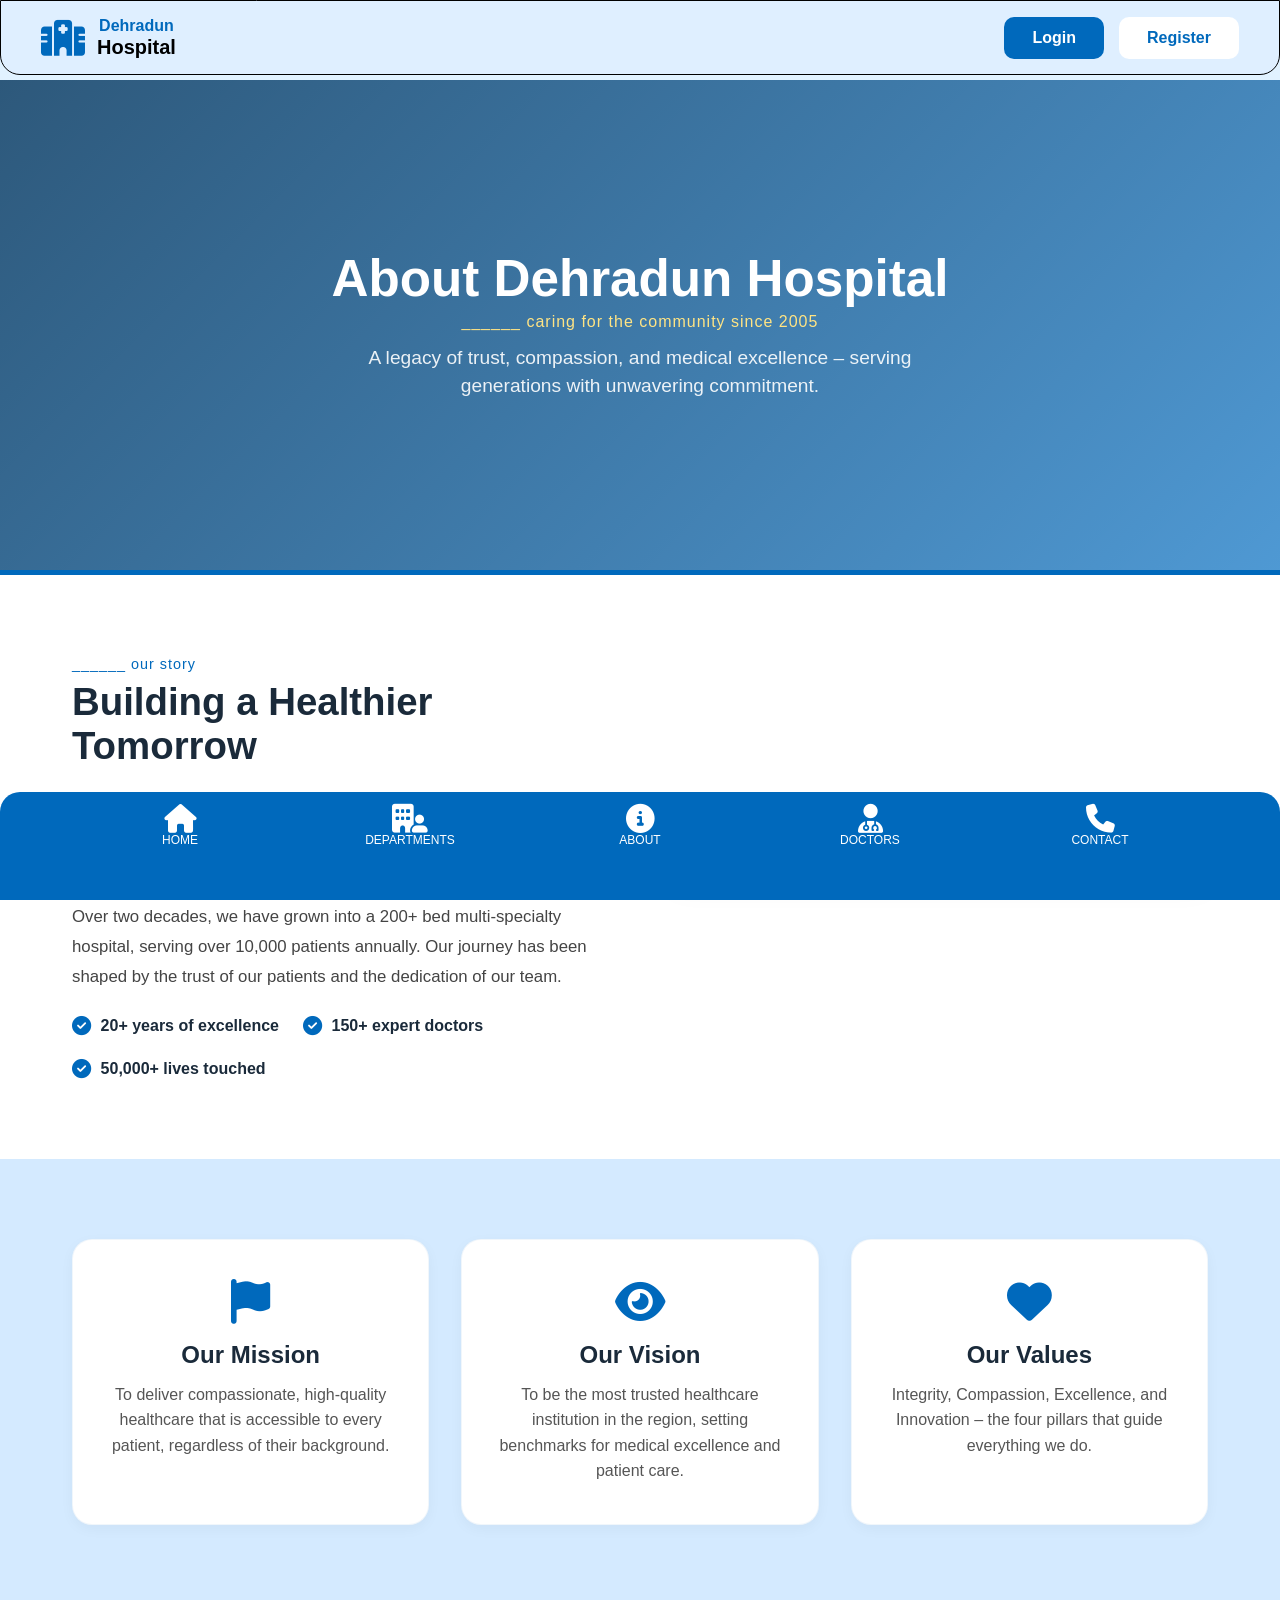
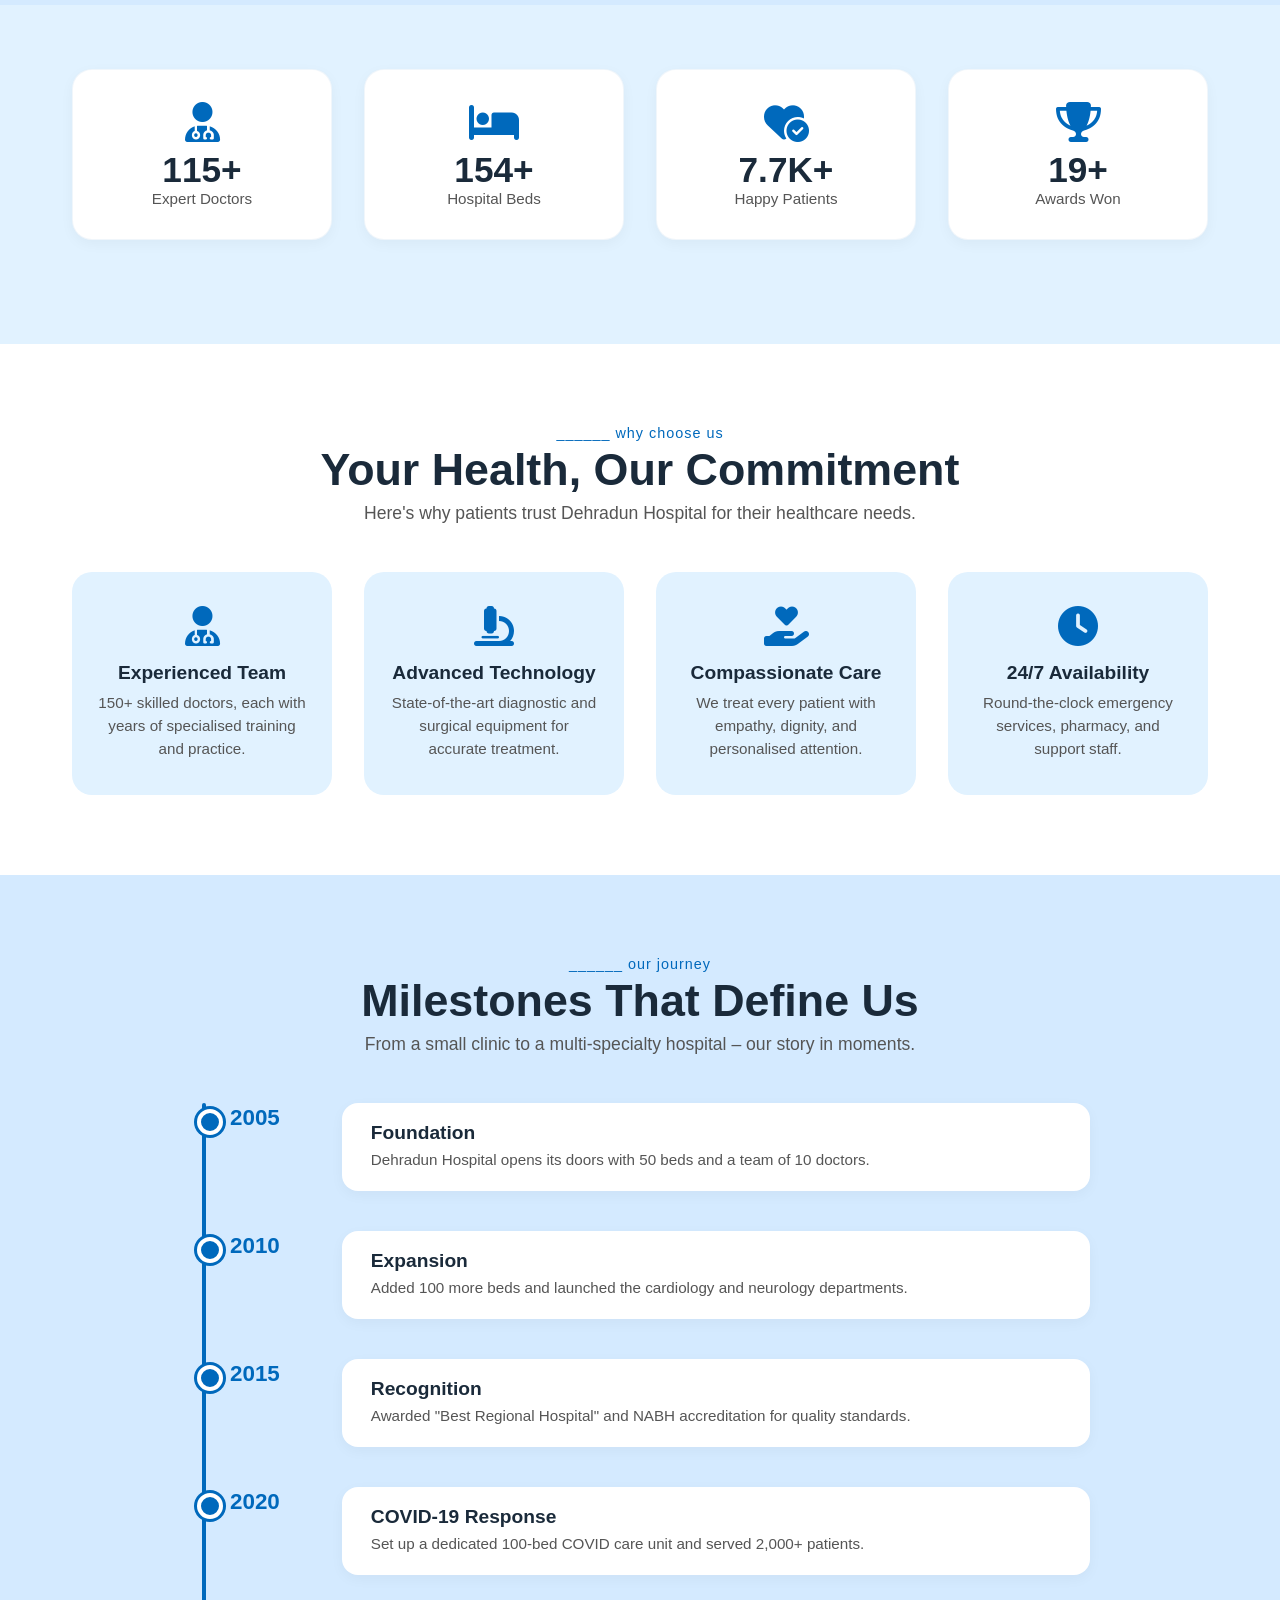
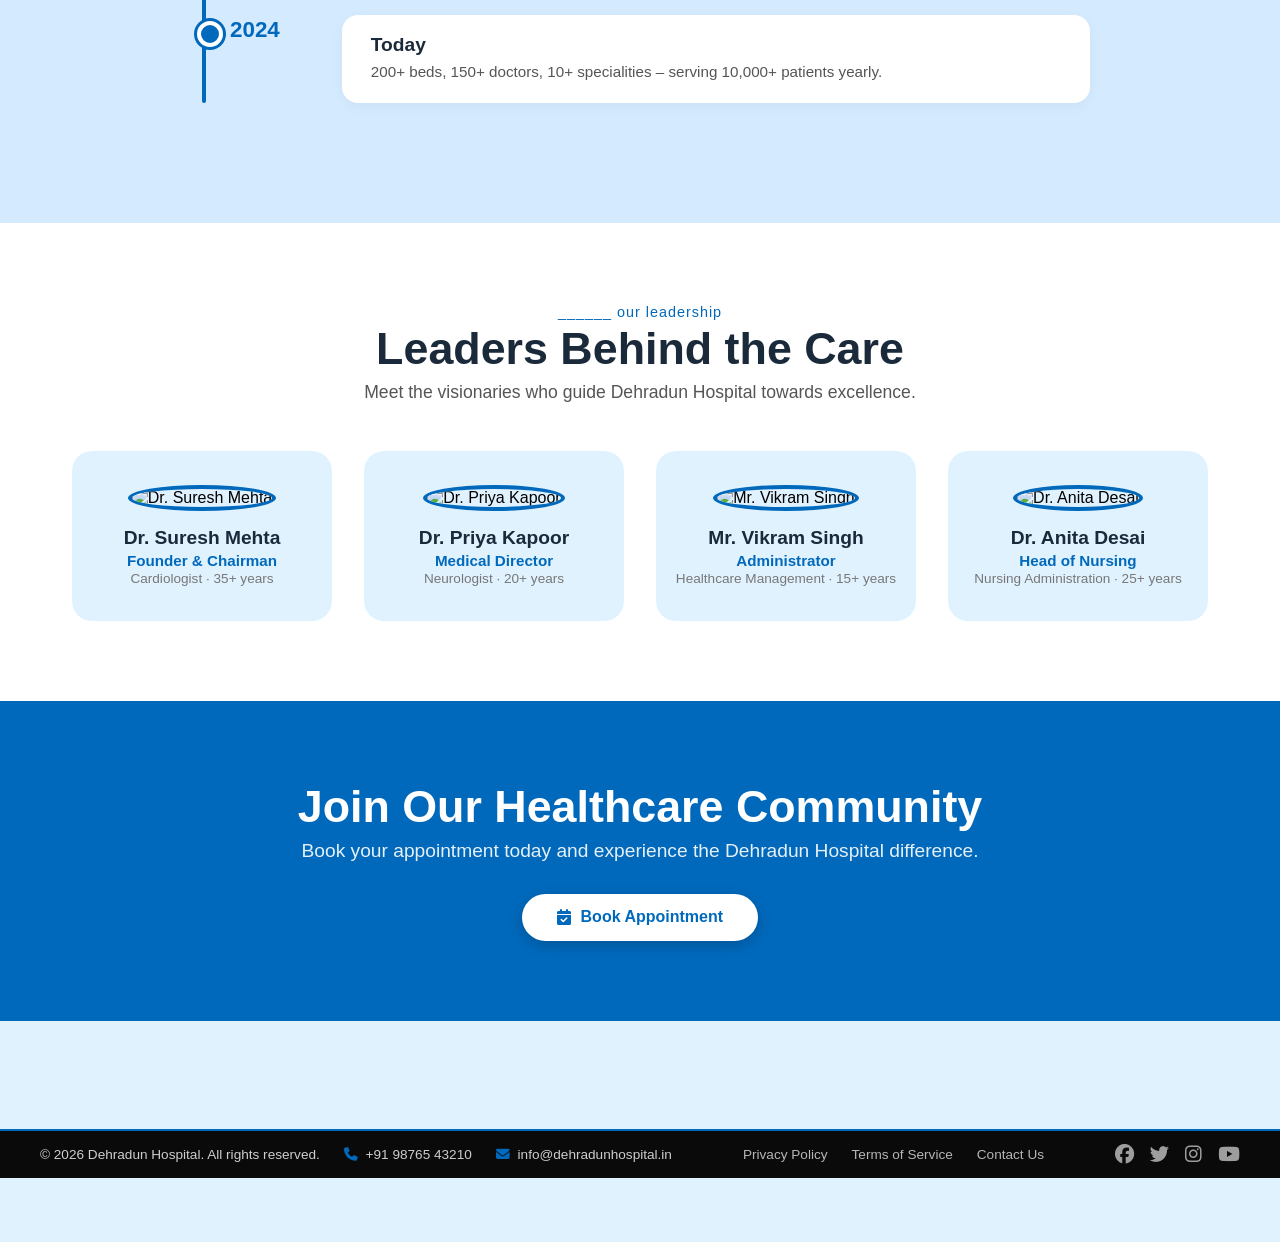
==== commit 3e579f4d: "update" ====
--- a/about.html
+++ b/about.html
@@ -5,9 +5,9 @@
   <meta name="viewport" content="width=device-width, initial-scale=1.0" />
   <title>Dehradun Hospital – About Us</title>
   <!-- Global Stylesheet -->
-  <link rel="stylesheet" href="style.css" />
+  <link rel="stylesheet" href="css/style.css" />
   <!-- About Page Styles -->
-  <link rel="stylesheet" href="about.css" />
+  <link rel="stylesheet" href="css/about.css" />
   <!-- Font Awesome 6 (free) -->
   <link rel="stylesheet" href="https://cdnjs.cloudflare.com/ajax/libs/font-awesome/6.5.1/css/all.min.css" />
 </head>
@@ -297,6 +297,6 @@
       </div>
     </div>
   </div>
-<script src="script.js"></script>
+<script src="JS/script.js"></script>
 </body>
 </html>
--- a/css/style.css
+++ b/css/style.css
@@ -0,0 +1,682 @@
+/* GLOBAL STYLES – DEHRADUN HOSPITAL*/
+
+* {
+  margin: 0;
+  padding: 0;
+  box-sizing: border-box;
+  font-family: 'Arial', Helvetica, sans-serif;
+}
+
+html {
+  scroll-behavior: smooth;
+}
+
+body {
+  background: #e1f2ff;
+  padding-top: 80px; /* space for fixed nav */
+  min-height: 100vh;
+  display: flex;
+  flex-direction: column;
+}
+
+.container {
+  max-width: 1200px;
+  margin: 0 auto;
+  padding: 0 2rem;
+}
+
+/*TYPOGRAPHY */
+h1, h2, h3, h4 {
+  font-weight: 700;
+  color: #1a2a3a;
+}
+
+a {
+  text-decoration: none;
+}
+
+/* ----- BUTTONS ----- */
+.btn-primary {
+  display: inline-flex;
+  align-items: center;
+  gap: 0.6rem;
+  background: #0069bcff;
+  color: #ffffff;
+  padding: 0.9rem 2.2rem;
+  border-radius: 50px;
+  font-weight: 700;
+  font-size: 1rem;
+  border: none;
+  cursor: pointer;
+  transition: 0.25s ease;
+  box-shadow: 0 4px 14px rgba(0, 105, 188, 0.3);
+}
+
+.btn-primary:hover {
+  background: #00509e;
+  transform: translateY(-3px);
+  box-shadow: 0 8px 24px rgba(0, 105, 188, 0.4);
+}
+
+.btn-secondary {
+  display: inline-flex;
+  align-items: center;
+  gap: 0.6rem;
+  background: transparent;
+  color:black;
+  padding: 0.9rem 2.2rem;
+  border-radius: 50px;
+  font-weight: 700;
+  font-size: 1rem;
+  border: 2px solid black;
+  cursor: pointer;
+  transition: 0.25s ease;
+}
+
+.btn-secondary:hover {
+  background:white;
+  color: #0069bcff;
+  transform: translateY(-3px);
+}
+
+/* ----- SECTION HEADER ----- */
+.section-header {
+  text-align: center;
+  margin-bottom: 3rem;
+}
+
+.section-header span {
+  font-weight: 400;
+  font-size: 0.9rem;
+  color: #0069bcff;
+  letter-spacing: 1px;
+  display: inline-block;
+  margin-bottom: 0.2rem;
+}
+
+.section-header h2 {
+  font-size: 2.8rem;
+  color: #1a2a3a;
+  margin-bottom: 0.5rem;
+}
+
+.section-header p {
+  font-size: 1.1rem;
+  color: #555;
+  max-width: 600px;
+  margin: 0 auto;
+}
+
+/*FIXED NAVIGATION (REFINED – SAME LAYOUT)*/
+nav {
+  position:fixed;
+  top: 0;
+  left: 0;
+  width: 100%;
+  z-index: 1000;
+  display: flex;
+  justify-content: space-between;
+  align-items: center;
+  padding: 15px 40px;
+  background: #dfefff;
+  border-bottom-left-radius: 20px;
+  border-bottom-right-radius: 20px;
+  border: 1px solid #000;
+}
+
+.logo a {
+  display: flex;
+  align-items: center;
+  gap: 12px;
+  text-decoration: none;
+}
+
+.logo i {
+  font-size: 2.2rem;
+  color: #0069bcff;
+}
+
+.logo p {
+  color: #0069bcff;
+  font-weight: 600;
+  text-align: center;
+  line-height: 1.2;
+  margin: 0;
+}
+
+.logo p span {
+  color: #000;
+  font-size: 20px;
+  font-weight: 900;
+}
+
+.login-button {
+  display: flex;
+  gap: 15px;
+}
+
+.login-button a {
+  text-decoration: none;
+}
+
+.user {
+  padding: 12px 28px;
+  font-weight: bold;
+  border: none;
+  border-radius: 10px;
+  cursor: pointer;
+  background: white;
+  color: #0069bcff;
+  font-size: 1rem;
+  transition: 0.2s;
+}
+
+.user.login {
+  background: #0069bcff;
+  color: white;
+}
+
+.user:hover {
+  border: 2px solid black;
+}
+
+/* HERO SECTION*/
+.hero {
+  height: 85vh;
+  min-height: 500px;
+  display: flex;
+  align-items:center;
+  justify-content: cente;
+  text-align: center;
+  background: url('../accets/hero.webp') center/cover no-repeat;
+}
+
+.hero-content {
+  position: relative;
+  z-index: 2;
+  max-width: 800px;
+  padding: 0 2rem;
+}
+
+.hero-content h1 {
+  width:50vw;
+  text-align:start;
+  font-size: 4rem;
+  color:black;
+  font-weight: 900;
+  margin-bottom: 0.5rem;
+  line-height: 1.1;
+}
+
+.hero-content h1 span {
+  color:#0069bcff;
+  text-decoration: underline;
+}
+
+.hero-content p {
+  max-width:650px;
+  font-weight:600;
+  text-align:start;
+  font-size: 1.3rem;
+  color:#0069bcff;
+  margin-bottom: 2rem;
+  line-height: 1.6;
+}
+
+.hero-buttons {
+  display: flex;
+  gap: 1.2rem;
+  flex-wrap: wrap;
+}
+
+/*EMERGENCY + STATS SECTION */
+.emergency-stats {
+  padding: 4rem 0;
+  background:#e1f2ff;
+}
+
+.stats-grid {
+  display: grid;
+  grid-template-columns: repeat(4, 1fr);
+  gap: 2rem;
+  margin-bottom: 2.5rem;
+}
+
+.stat-box {
+  background: #ffffff;
+  padding: 2rem 1rem;
+  border-radius: 20px;
+  text-align: center;
+  box-shadow: 0 4px 14px rgba(0, 0, 0, 0.04);
+  border: 1px solid rgba(0, 105, 188, 0.06);
+  transition: 0.3s ease;
+}
+
+.stat-box:hover {
+  transform: translateY(-5px);
+  border-color: #0069bcff;
+  box-shadow: 0 8px 24px rgba(0, 105, 188, 0.1);
+}
+
+.stat-box i {
+  font-size: 2.5rem;
+  color: #0069bcff;
+  margin-bottom: 0.5rem;
+}
+
+.stat-box h3 {
+  font-size: 2.2rem;
+  color: #1a2a3a;
+  font-weight: 900;
+}
+
+.stat-box p {
+  color: #555;
+  font-size: 0.95rem;
+  font-weight: 500;
+}
+
+/* Emergency */
+.emergency-box {
+  background: #cc0000;
+  background: linear-gradient(135deg, #cc0000 0%, #a00000 100%);
+  border-radius: 24px;
+  padding: 2rem 2.5rem;
+  display: flex;
+  align-items: center;
+  gap: 2rem;
+  flex-wrap: wrap;
+  box-shadow: 0 8px 30px rgba(204, 0, 0, 0.35);
+  border: 2px solid #ff4444;
+}
+
+.emergency-icon i {
+  font-size: 3.5rem;
+  color: #ffffff;
+  animation: pulse 1.5s infinite;
+}
+
+@keyframes pulse {
+  0%, 100% { transform: scale(1); }
+  50% { transform: scale(1.1); }
+}
+
+.emergency-details {
+  flex: 1;
+  min-width: 200px;
+}
+
+.emergency-details h3 {
+  font-size: 1.8rem;
+  color: #ffffff;
+  font-weight: 900;
+  margin-bottom: 0.3rem;
+}
+
+.emergency-details p {
+  color: rgba(255, 255, 255, 0.9);
+  font-size: 1rem;
+  margin-bottom: 0.8rem;
+}
+
+.emergency-phone {
+  display: inline-flex;
+  align-items: center;
+  gap: 0.8rem;
+  background: #ffffff;
+  color: #cc0000;
+  padding: 0.7rem 2rem;
+  border-radius: 50px;
+  font-weight: 900;
+  font-size: 1.4rem;
+  text-decoration: none;
+  transition: 0.25s ease;
+  box-shadow: 0 4px 14px rgba(0, 0, 0, 0.2);
+}
+
+.emergency-phone:hover {
+  transform: scale(1.05);
+  background: #ffe0e0;
+}
+
+.emergency-phone i {
+  font-size: 1.2rem;
+}
+
+.emergency-badge {
+  display: flex;
+  align-items: center;
+  gap: 0.6rem;
+  background: rgba(255, 255, 255, 0.2);
+  padding: 0.6rem 1.5rem;
+  border-radius: 50px;
+  color: #ffffff;
+  font-weight: 700;
+  font-size: 1rem;
+  border: 2px dashed #ffffff;
+}
+
+.emergency-badge i {
+  font-size: 1.8rem;
+}
+
+/*GALLERY SECTION (NEW)*/
+.gallery-section {
+  padding: 5rem 0;
+  background: #ffffff;
+}
+
+.gallery-grid {
+  display: grid;
+  grid-template-columns: repeat(3, 1fr);
+  gap: 1.5rem;
+}
+
+.gallery-item {
+  position: relative;
+  border-radius: 16px;
+  overflow: hidden;
+  aspect-ratio: 4 / 3;
+  cursor: pointer;
+  box-shadow: 0 4px 14px rgba(0, 0, 0, 0.04);
+  transition: 0.3s ease;
+}
+
+.gallery-item:hover {
+  transform: scale(1.02);
+  box-shadow: 0 8px 28px rgba(0, 105, 188, 0.2);
+}
+
+.gallery-item img {
+  width: 100%;
+  height: 100%;
+  object-fit: cover;
+  display: block;
+  transition: 0.5s ease;
+}
+
+.gallery-item:hover img {
+  transform: scale(1.08);
+}
+
+.gallery-overlay {
+  position: absolute;
+  inset: 0;
+  background: linear-gradient(transparent 50%, rgba(0, 0, 0, 0.7));
+  display: flex;
+  align-items: flex-end;
+  justify-content: center;
+  padding: 1.5rem;
+  opacity: 0;
+  transition: 0.3s ease;
+}
+
+
+.gallery-overlay span {
+  color: #ffffff;
+  font-weight: 700;
+  font-size: 1.1rem;
+  text-shadow: 0 2px 8px rgba(0, 0, 0, 0.3);
+  background: rgba(0, 105, 188, 0.8);
+  padding: 0.4rem 1.5rem;
+  border-radius: 30px;
+  backdrop-filter: blur(4px);
+}
+/* DEPARTMENTS PREVIEW */
+.departments-preview {
+  padding: 5rem 0;
+  background: #fff;
+}
+
+.dept-grid {
+  display: grid;
+  grid-template-columns: repeat(auto-fill, minmax(160px, 1fr));
+  gap: 1.8rem;
+  margin-bottom: 2.5rem;
+}
+
+.dept-item {
+  background: #e1f2ff;
+  padding: 1.8rem 1rem;
+  border-radius: 16px;
+  text-align: center;
+  transition: 0.3s ease;
+  border: 2px solid transparent;
+}
+
+.dept-item:hover {
+  background: #d4eaff;
+  border-color: #0069bcff;
+  transform: translateY(-4px);
+}
+
+.dept-item i {
+  font-size: 2.2rem;
+  color: #0069bcff;
+  margin-bottom: 0.5rem;
+}
+
+.dept-item h4 {
+  font-size: 1rem;
+  color: #1a2a3a;
+}
+
+.dept-cta {
+  text-align: center;
+}
+
+/* TESTIMONIALS (with circular avatars) */
+.testimonials {
+  padding: 5rem 0;
+  background: #d4eaff;
+}
+
+.testimonial-grid {
+  display: grid;
+  grid-template-columns: repeat(auto-fill, minmax(320px, 1fr));
+  gap: 2rem;
+}
+
+.testimonial-card {
+  background: #fff;
+  padding: 1.8rem;
+  border-radius: 20px;
+  box-shadow: 0 4px 14px rgba(0, 0, 0, 0.04);
+  display: flex;
+  gap: 1.2rem;
+  align-items: flex-start;
+}
+
+.patient-avatar {
+  flex-shrink: 0;
+}
+
+.patient-avatar img {
+  width: 60px;
+  height: 60px;
+  border-radius: 50%;
+  border: 3px solid #0069bcff;
+  object-fit: cover;
+}
+
+.testimonial-body {
+  flex: 1;
+}
+
+.testimonial-body .stars {
+  color: #ffc107;
+  margin-bottom: 0.5rem;
+  font-size: 0.9rem;
+}
+
+.testimonial-body p {
+  font-style: italic;
+  line-height: 1.6;
+  color: #1a2a3a;
+  margin-bottom: 0.5rem;
+  font-size: 0.95rem;
+}
+
+.testimonial-body .patient-name {
+  font-style: normal;
+  font-weight: 700;
+  color: #0069bcff;
+}
+
+/*CTA SECTIO */
+.cta-section {
+  padding: 5rem 0;
+  background: #0069bcff;
+  text-align: center;
+  color: #fff;
+}
+
+.cta-section h2 {
+  font-size: 2.8rem;
+  color: #fff;
+  margin-bottom: 0.5rem;
+}
+
+.cta-section p {
+  font-size: 1.2rem;
+  opacity: 0.9;
+  margin-bottom: 2rem;
+}
+
+.cta-section .btn-primary {
+  background: #fff;
+  color: #0069bcff;
+  box-shadow: 0 4px 14px rgba(0, 0, 0, 0.2);
+}
+
+.cta-section .btn-primary:hover {
+  background: #f0f8ff;
+  transform: translateY(-3px);
+}
+
+/*SPACER FOR FIXED FOOTER */
+.space {
+  height: 12vh;
+  width: 100%;
+  flex-shrink: 0;
+}
+
+/* ==========================================
+   FIXED FOOTER (REFINED – SAME LAYOUT, NOW LINKED)
+   ========================================== */
+footer {
+  position: fixed;
+  bottom: 0;
+  left: 0;
+  width: 100%;
+  z-index: 1000;
+  height: 12%;
+  background-color: #0069bcff;
+  display: flex;
+  justify-content: space-evenly;
+  align-items: center;
+  padding: 5px 10px;
+  border-top-left-radius: 20px;
+  border-top-right-radius: 20px;
+}
+
+.fot {
+  width: 20%;
+  max-width: 120px;
+  height: 95%;
+  border-radius: 10px;
+  text-align: center;
+  color: white;
+  padding: 10px 10px;
+  align-items: center;
+  justify-content: center;
+  transition: 0.2s;
+  text-decoration: none;
+}
+
+.fot:hover {
+  border: 2px solid black;
+}
+
+.fot i {
+  font-size: 1.8rem;
+  color: #fff;
+}
+
+.fot p {
+  font-size: 12px;
+  margin-top: 6%;
+  font-weight: 500;
+}
+
+/*  BLACK COPYRIGHT BAR (BOTTOM) */
+.copyright-bar {
+  margin-bottom:5%;
+  bottom: 12%;
+  left: 0;
+  width: 100%;
+  background: #0a0a0a;
+  color: rgba(255, 255, 255, 0.8);
+  padding: 0.8rem 2rem;
+  border-top: 2px solid #0069bcff;
+}
+
+.copyright-content {
+  max-width: 1200px;
+  margin: 0 auto;
+  display: flex;
+  justify-content: space-between;
+  align-items: center;
+  flex-wrap: wrap;
+  gap: 0.8rem 2rem;
+}
+
+.copyright-text {
+  display: flex;
+  align-items: center;
+  gap: 1.5rem;
+  flex-wrap: wrap;
+  font-size: 0.85rem;
+}
+
+.copyright-text p {
+  margin: 0;
+}
+
+.copyright-text i {
+  margin-right: 4px;
+  color: #0069bcff;
+}
+
+.copyright-links {
+  display: flex;
+  gap: 1.5rem;
+  flex-wrap: wrap;
+}
+
+.copyright-links a {
+  color: rgba(255, 255, 255, 0.7);
+  font-size: 0.85rem;
+  transition: 0.2s;
+}
+
+.copyright-links a:hover {
+  color: #fff;
+  text-decoration: underline;
+}
+
+.copyright-social {
+  display: flex;
+  gap: 1rem;
+}
+
+.copyright-social a {
+  color: rgba(255, 255, 255, 0.6);
+  font-size: 1.2rem;
+  transition: 0.2s;
+}
+
+.copyright-social a:hover {
+  color: #fff;
+  transform: scale(1.1);
+}
--- a/css/about.css
+++ b/css/about.css
@@ -0,0 +1,410 @@
+/* ==========================================
+   ABOUT PAGE – SPECIFIC STYLES
+   ========================================== */
+
+/* ----- ABOUT HERO ----- */
+.about-hero {
+  position: relative;
+  height: 55vh;
+  min-height: 350px;
+  display: flex;
+  align-items: center;
+  justify-content: center;
+  text-align: center;
+  background: url('https://images.unsplash.com/photo-1587351021759-3e566b6af7cc?w=1920&q=80') center/cover no-repeat;
+  border-bottom: 5px solid #0069bcff;
+}
+
+.about-hero-overlay {
+  position: absolute;
+  inset: 0;
+  background: linear-gradient(135deg, rgba(0, 50, 90, 0.8), rgba(0, 105, 188, 0.65));
+  z-index: 1;
+}
+
+.about-hero-content {
+  position: relative;
+  z-index: 2;
+  max-width: 800px;
+  padding: 0 2rem;
+}
+
+.about-hero-content h1 {
+  font-size: 3.8rem;
+  color: #ffffff;
+  font-weight: 900;
+  margin-bottom: 0.3rem;
+}
+
+.about-hero-content p {
+  color: #ffe484;
+  font-weight: 400;
+  font-size: 1rem;
+  letter-spacing: 1px;
+  margin-bottom: 0.8rem;
+}
+
+.about-hero-content span {
+  font-size: 1.2rem;
+  color: rgba(255, 255, 255, 0.9);
+  display: inline-block;
+  max-width: 600px;
+  line-height: 1.5;
+}
+
+/* ----- OUR STORY ----- */
+.our-story {
+  padding: 5rem 0;
+  background: #ffffff;
+}
+
+.story-grid {
+  display: flex;
+  gap: 4rem;
+  align-items: center;
+}
+
+.story-text {
+  flex: 1;
+}
+
+.story-tag {
+  font-weight: 400;
+  font-size: 0.9rem;
+  color: #0069bcff;
+  letter-spacing: 1px;
+  display: inline-block;
+  margin-bottom: 0.5rem;
+}
+
+.story-text h2 {
+  font-size: 2.8rem;
+  color: #1a2a3a;
+  margin-bottom: 1.5rem;
+}
+
+.story-text p {
+  font-size: 1.05rem;
+  color: #444;
+  line-height: 1.8;
+  margin-bottom: 1.2rem;
+}
+
+.story-highlights {
+  display: flex;
+  flex-wrap: wrap;
+  gap: 1.5rem;
+  margin-top: 1.5rem;
+}
+
+.story-highlights div {
+  display: flex;
+  align-items: center;
+  gap: 0.6rem;
+  font-weight: 600;
+  color: #1a2a3a;
+}
+
+.story-highlights i {
+  color: #0069bcff;
+  font-size: 1.2rem;
+}
+
+.story-image {
+  flex: 1;
+  position: relative;
+  border-radius: 20px;
+  overflow: hidden;
+  box-shadow: 0 8px 30px rgba(0, 0, 0, 0.08);
+}
+
+.story-image img {
+  width: 100%;
+  height: 100%;
+  max-height: 450px;
+  object-fit: cover;
+  display: block;
+}
+
+.story-image-badge {
+  position: absolute;
+  bottom: 20px;
+  right: 20px;
+  background: #0069bcff;
+  color: #ffffff;
+  padding: 0.6rem 1.5rem;
+  border-radius: 50px;
+  display: flex;
+  align-items: center;
+  gap: 0.6rem;
+  font-weight: 700;
+  font-size: 0.9rem;
+  box-shadow: 0 4px 14px rgba(0, 105, 188, 0.3);
+}
+
+/* ----- MISSION & VISION ----- */
+.mission-vision {
+  padding: 5rem 0;
+  background: #d4eaff;
+}
+
+.mv-grid {
+  display: grid;
+  grid-template-columns: repeat(3, 1fr);
+  gap: 2rem;
+}
+
+.mv-card {
+  background: #ffffff;
+  padding: 2.5rem 2rem;
+  border-radius: 20px;
+  text-align: center;
+  box-shadow: 0 4px 14px rgba(0, 0, 0, 0.04);
+  border: 1px solid rgba(0, 105, 188, 0.06);
+  transition: 0.3s ease;
+}
+
+.mv-card:hover {
+  transform: translateY(-6px);
+  border-color: #0069bcff;
+  box-shadow: 0 12px 32px rgba(0, 105, 188, 0.1);
+}
+
+.mv-card i {
+  font-size: 2.8rem;
+  color: #0069bcff;
+  margin-bottom: 1rem;
+}
+
+.mv-card h3 {
+  font-size: 1.5rem;
+  margin-bottom: 0.8rem;
+  color: #1a2a3a;
+}
+
+.mv-card p {
+  color: #555;
+  font-size: 1rem;
+  line-height: 1.6;
+}
+
+/* ----- ABOUT STATS (reused) ----- */
+.about-stats {
+  padding: 4rem 0;
+  background: #e1f2ff;
+}
+
+.about-stats .stats-grid {
+  display: grid;
+  grid-template-columns: repeat(4, 1fr);
+  gap: 2rem;
+}
+
+/* ----- WHY CHOOSE US ----- */
+.why-choose {
+  padding: 5rem 0;
+  background: #ffffff;
+}
+
+.choose-grid {
+  display: grid;
+  grid-template-columns: repeat(4, 1fr);
+  gap: 2rem;
+}
+
+.choose-card {
+  background: #e1f2ff;
+  padding: 2rem 1.5rem;
+  border-radius: 20px;
+  text-align: center;
+  transition: 0.3s ease;
+  border: 2px solid transparent;
+}
+
+.choose-card:hover {
+  background: #ffffff;
+  border-color: #0069bcff;
+  box-shadow: 0 8px 24px rgba(0, 105, 188, 0.08);
+  transform: translateY(-4px);
+}
+
+.choose-card i {
+  font-size: 2.5rem;
+  color: #0069bcff;
+  margin-bottom: 1rem;
+}
+
+.choose-card h3 {
+  font-size: 1.2rem;
+  margin-bottom: 0.5rem;
+  color: #1a2a3a;
+}
+
+.choose-card p {
+  color: #555;
+  font-size: 0.95rem;
+  line-height: 1.5;
+}
+
+/* ----- JOURNEY / TIMELINE ----- */
+.journey {
+  padding: 5rem 0;
+  background: #d4eaff;
+}
+
+.timeline {
+  position: relative;
+  max-width: 900px;
+  margin: 0 auto;
+  padding-left: 2.5rem;
+}
+
+.timeline::before {
+  content: '';
+  position: absolute;
+  left: 12px;
+  top: 0;
+  bottom: 0;
+  width: 4px;
+  background: #0069bcff;
+  border-radius: 10px;
+}
+
+.timeline-item {
+  display: flex;
+  gap: 2rem;
+  margin-bottom: 2.5rem;
+  position: relative;
+}
+
+.timeline-item::before {
+  content: '';
+  position: absolute;
+  left: -33px;
+  top: 6px;
+  width: 18px;
+  height: 18px;
+  background: #0069bcff;
+  border-radius: 50%;
+  border: 4px solid #ffffff;
+  box-shadow: 0 0 0 3px #0069bcff;
+}
+
+.timeline-year {
+  min-width: 80px;
+  font-weight: 900;
+  font-size: 1.4rem;
+  color: #0069bcff;
+  padding-top: 2px;
+}
+
+.timeline-content {
+  background: #ffffff;
+  padding: 1.2rem 1.8rem;
+  border-radius: 16px;
+  flex: 1;
+  box-shadow: 0 4px 14px rgba(0, 0, 0, 0.04);
+}
+
+.timeline-content h4 {
+  font-size: 1.2rem;
+  color: #1a2a3a;
+  margin-bottom: 0.3rem;
+}
+
+.timeline-content p {
+  color: #555;
+  font-size: 0.95rem;
+  line-height: 1.5;
+  margin: 0;
+}
+
+/* ----- LEADERSHIP TEAM ----- */
+.leadership {
+  padding: 5rem 0;
+  background: #ffffff;
+}
+
+.leader-grid {
+  display: grid;
+  grid-template-columns: repeat(4, 1fr);
+  gap: 2rem;
+}
+
+.leader-card {
+  text-align: center;
+  background: #e1f2ff;
+  padding: 2rem 1rem;
+  border-radius: 20px;
+  transition: 0.3s ease;
+  border: 2px solid transparent;
+}
+
+.leader-card:hover {
+  border-color: #0069bcff;
+  background: #ffffff;
+  box-shadow: 0 8px 28px rgba(0, 105, 188, 0.08);
+  transform: translateY(-4px);
+}
+
+.leader-card img {
+  width: 100px;
+  height: 100px;
+  border-radius: 50%;
+  border: 4px solid #0069bcff;
+  margin-bottom: 1rem;
+  object-fit: cover;
+}
+
+.leader-card h3 {
+  font-size: 1.2rem;
+  color: #1a2a3a;
+  margin-bottom: 0.2rem;
+}
+
+.leader-card p {
+  color: #0069bcff;
+  font-weight: 600;
+  font-size: 0.95rem;
+}
+
+.leader-card span {
+  color: #777;
+  font-size: 0.85rem;
+}
+
+/* ==========================================
+   LAPTOP RESPONSIVE FINE-TUNING
+   ========================================== */
+
+@media screen and (max-width: 1366px) {
+  .about-hero-content h1 { font-size: 3.2rem; }
+  .story-text h2 { font-size: 2.4rem; }
+}
+
+@media screen and (max-width: 1200px) {
+  .mv-grid { grid-template-columns: repeat(3, 1fr); }
+  .choose-grid { grid-template-columns: repeat(2, 1fr); }
+  .leader-grid { grid-template-columns: repeat(2, 1fr); }
+}
+
+@media screen and (max-width: 1024px) {
+  .about-hero { height: 45vh; min-height: 300px; }
+  .about-hero-content h1 { font-size: 2.6rem; }
+  .story-grid { flex-direction: column; gap: 2rem; }
+  .story-image { width: 100%; }
+  .story-image img { max-height: 300px; }
+  .mv-grid { grid-template-columns: 1fr; max-width: 450px; margin: 0 auto; }
+  .choose-grid { grid-template-columns: 1fr 1fr; }
+  .leader-grid { grid-template-columns: 1fr 1fr; }
+  .timeline { padding-left: 1.5rem; }
+  .timeline-year { min-width: 60px; font-size: 1.1rem; }
+}
+
+@media screen and (max-width: 768px) {
+  .about-stats .stats-grid { grid-template-columns: 1fr 1fr; }
+  .choose-grid { grid-template-columns: 1fr; max-width: 400px; margin: 0 auto; }
+  .leader-grid { grid-template-columns: 1fr; max-width: 350px; margin: 0 auto; }
+  .timeline-item { flex-direction: column; gap: 0.5rem; padding-left: 0.5rem; }
+  .timeline-item::before { left: -20px; }
+}
